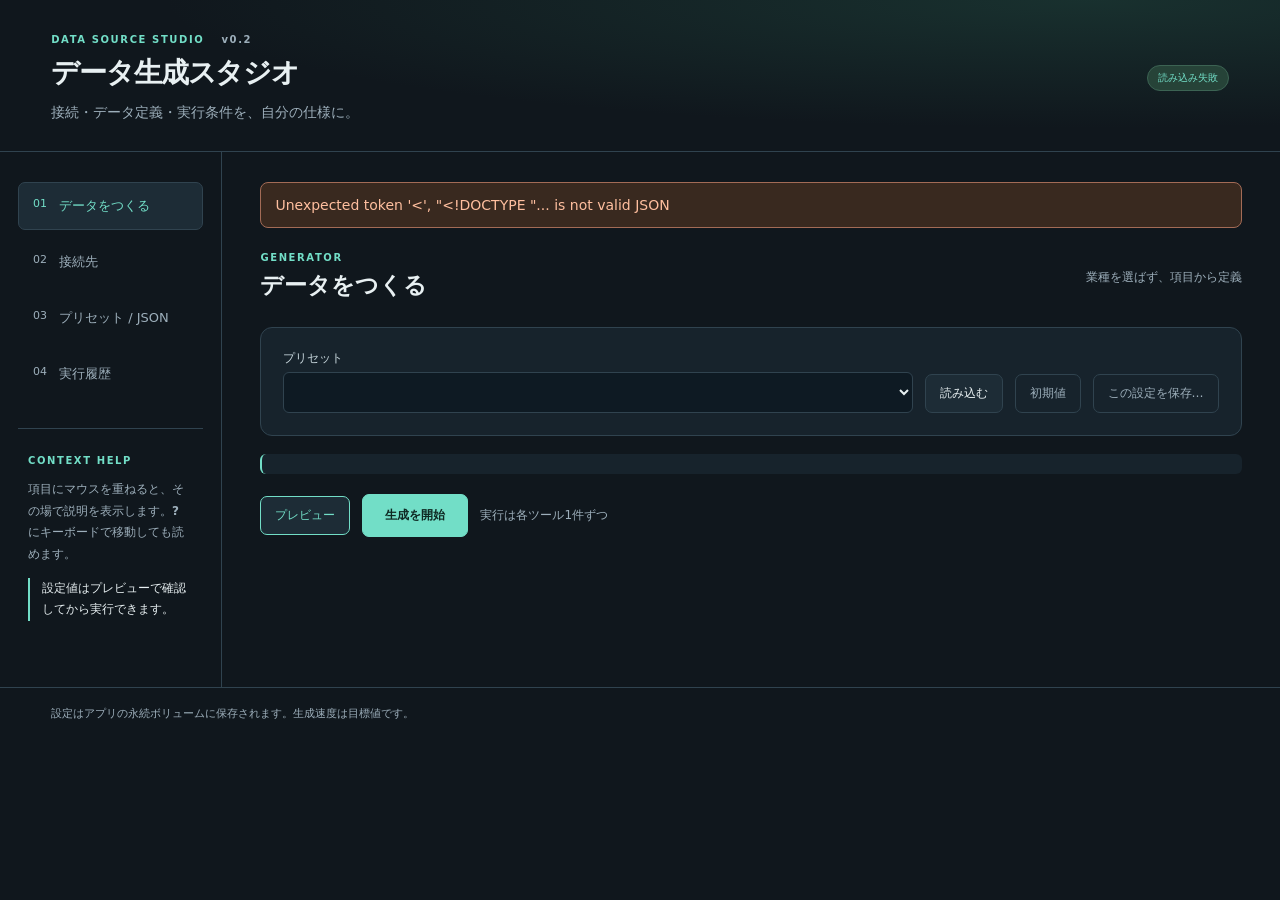
==== static/index.html @ 3699185a "fix: SQL操作の接続先と変更範囲を実行前に確認" ====
<!doctype html>
<html lang="ja">
  <!-- 読解: 文字コード・表示幅・共通CSSと遅延実行JSを宣言する。本文の設定値や認証情報はここへ埋め込まない。 --><head>
    <meta charset="utf-8" />
    <meta name="viewport" content="width=device-width,initial-scale=1" />
    <title>Data Source Studio</title>
    <link rel="stylesheet" href="/static/style.css" />
    <script src="/static/app.js" defer></script>
  </head>
  <body>
    <!-- 読解: ツール名と接続表示の領域。health表示はブラウザーが取得した状態で更新する。 --><header>
      <div>
        <span class="eyebrow"
          >DATA SOURCE STUDIO <span class="version">v0.2</span></span
        >
        <h1 id="title">データ生成スタジオ</h1>
        <p id="subtitle">接続・データ定義・実行条件を、自分の仕様に。</p>
      </div>
      <span id="health" class="badge">接続中</span>
    </header>
    <div class="layout">
      <!-- 読解: data-tabと画面IDの対応で切り替えるナビと説明欄。実処理の開始とは分離する。 --><aside>
        <nav aria-label="メインメニュー">
          <button class="nav active" data-tab="generate">
            01 <span>データをつくる</span></button
          ><button class="nav" data-tab="connections">
            02 <span>接続先</span></button
          ><button class="nav" data-tab="presets">
            03 <span>プリセット / JSON</span></button
          ><button class="nav" data-tab="history">
            04 <span>実行履歴</span>
          </button>
        </nav>
        <div class="aside-note">
          <span class="eyebrow">CONTEXT HELP</span>
          <p>
            項目にマウスを重ねると、その場で説明を表示します。<b>?</b>
            にキーボードで移動しても読めます。
          </p>
          <p id="contextHelp">設定値はプレビューで確認してから実行できます。</p>
        </div>
      </aside>
      <main>
        <!-- 読解: 非同期操作の成功・失敗通知を支援技術にも伝える。初期状態では空にしておく。 --><div id="notice" role="status" aria-live="polite"></div>
        <!-- 読解: プリセット読込み・動的生成条件・プレビュー・実行受付をまとめる。プレビューと投入を別ボタンにする。 --><section id="generate" class="tab active">
          <div class="section-head">
            <div>
              <span class="eyebrow">GENERATOR</span>
              <h2>データをつくる</h2>
            </div>
            <span class="muted">業種を選ばず、項目から定義</span>
          </div>
          <div class="toolbar card">
            <label
              class="compact hint"
              data-help="保存済みプリセットを読み込みます。画面の編集中の設定は置き換わります。"
              >プリセット<select id="presetSelect"></select></label
            ><button id="loadPreset">読み込む</button
            ><button id="resetRun" class="ghost">初期値</button
            ><button id="toPreset" class="ghost">この設定を保存…</button>
          </div>
          <p id="presetDetails" class="note" aria-live="polite"></p>
          <!-- 読解: スキーマからJavaScriptが生成欄を構築する空の受け皿。既定のブラウザー送信ではなく操作関数で検証する。 --><form id="runForm" novalidate><div id="runEditor"></div></form>
          <div class="actionbar">
            <button
              id="preview"
              class="secondary"
              data-help="正常位置と異常位置から最大12件を生成します。接続先への通信・書き込み・送信はありません。"
            >
              プレビュー</button
            ><button
              id="start"
              class="primary"
              data-help="現在の設定と接続プロファイルの版を固定して実行します。"
            >
              生成を開始</button
            ><span class="muted">実行は各ツール1件ずつ</span>
          </div>
          <!-- 読解: SQLツールだけで表示する表検査・DDL表示・表準備。表示だけの操作とDDL実行を区別する。 --><div id="sqlActions" class="toolbar card" hidden>
            <button id="inspectTable">接続先の列を確認</button
            ><button id="showDdl">作成DDLを表示</button
            ><button
              id="prepareTable"
              data-help="保存済みの接続先と対象を確認してから、テーブルが存在しない場合だけ作成します。既存テーブルの変更・削除は行いません。CREATE TABLE権限が必要です。"
            >
              未作成のテーブルを作成
            </button>
          </div>
          <!-- 読解: 代表サンプルとJSONを表示する領域。ここでの表示成功は全件・下流到達の保証ではない。 --><div id="previewPanel" class="card" hidden>
            <h3>プレビュー <span class="badge">書き込みなし</span></h3>
            <p id="previewNote"></p>
            <div id="previewTable" class="table-scroll"></div>
            <details>
              <summary>出力JSON / 処理結果</summary>
              <pre id="previewJson"></pre>
            </details>
          </div>
          <!-- 読解: 非同期ジョブの保存済み状態を表示する。受付と完了を区別するため独立した領域にする。 --><div id="currentJob" class="card" hidden></div>
        </section>
        <!-- 読解: 保存された接続先の一覧と編集。疎通試験は保存済みIDを使い、秘密値の再表示は行わない。 --><section id="connections" class="tab">
          <div class="section-head">
            <div>
              <span class="eyebrow">DESTINATIONS</span>
              <h2>接続プロファイル</h2>
            </div>
            <button id="newConnection">＋ 新しい接続先</button>
          </div>
          <p class="intro">
            接続先ごとに認証・通信条件を保存。実行プリセットとは分けて管理します。
          </p>
          <div id="connectionList" class="profile-list"></div>
          <div class="card">
            <div class="section-head">
              <h3 id="connectionTitle">接続先の編集</h3>
              <span class="badge">認証情報は暗号化保存</span>
            </div>
            <!-- 読解: 接続方式別スキーマから編集欄を作る受け皿。認証値はサーバーへ送る入力でありHTMLへ初期埋込みしない。 --><form id="connectionForm" novalidate></form>
            <div class="actionbar">
              <button id="saveConnection" class="primary">接続先を保存</button
              ><button id="testConnection">保存済みの接続をテスト</button
              ><button id="exportConnection" class="ghost">
                認証情報なしで書き出す
              </button>
            </div>
            <p id="secretState" class="muted"></p>
          </div>
          <details class="card">
            <summary>証明書・鍵・接続設定ファイルを配置</summary>
            <p class="muted">
              ファイルはアプリのconnection-files領域へ権限600で保存します。内容は読み戻せません。同じ名前は更新します。秘密鍵を含む場合はこの永続ボリュームも保護してください。Walletは
              oracle/tnsnames.ora、oracle/ewallet.pem
              のように個別に配置できます。
            </p>
            <div class="grid">
              <label
                class="hint"
                data-help="証明書PEM、known_hosts、Wallet、pg_service.conf、odbc.ini、Kerberos設定・チケットなどを選択します。1ファイル1MiBまで。"
                >接続用ファイル <span class="help" tabindex="0">?</span
                ><input id="connectionFile" type="file" /></label
              ><label
                class="hint"
                data-help="connection-filesからの相対パス。例: ca.pem、oracle/tnsnames.ora、known_hosts。空欄は元のファイル名を使用します。"
                >配置名 <span class="help" tabindex="0">?</span
                ><input id="connectionFileName" placeholder="例: ca.pem"
              /></label>
            </div>
            <div class="actionbar">
              <button id="uploadConnectionFile">ファイルを配置</button
              ><span id="connectionFileResult" class="muted"></span>
            </div>
          </details>
          <!-- 読解: 選択した方式の注意事項を表示するだけの領域。接続許可や検証成功の代わりにはしない。 --><div class="card note" id="destinationAdvice"></div>
        </section>
        <!-- 読解: 宣言JSONの編集・取込み・保存・書出しを分離する。画面へ適用しただけでは実行しない。 --><section id="presets" class="tab">
          <div class="section-head">
            <div>
              <span class="eyebrow">REUSABLE CONFIGURATION</span>
              <h2>プリセットをつくる</h2>
            </div>
            <button id="refreshJson" class="ghost">
              画面の設定をJSONに反映
            </button>
          </div>
          <div class="card">
            <div class="grid">
              <label
                class="hint"
                data-help="保存するプリセットのID。英数字・ハイフン・下線、64文字以内。同じIDで保存すると更新します。"
                >プリセットID <span class="help" tabindex="0">?</span
                ><input
                  id="presetId"
                  value="my-preset"
                  pattern="[A-Za-z0-9_-]{1,64}" /></label
              ><label
                class="hint"
                data-help="このJSONを別のアプリへ移す場合は、接続IDに対応する接続プロファイルを移動先でも設定してください。認証情報は含まれません。"
                >JSONファイルから読み込む
                <span class="help" tabindex="0">?</span
                ><input
                  id="importPreset"
                  type="file"
                  accept="application/json,.json"
              /></label>
            </div>
            <label
              class="hint"
              data-help="実行条件・任意パラメーター・データ項目・出力条件を丸ごと編集できます。「JSONを画面に適用」で検証してフォームへ反映します。保存前にこの内容を検証します。"
              >プリセットJSON <span class="help" tabindex="0">?</span
              ><textarea
                id="presetJson"
                class="code"
                spellcheck="false"
                rows="24"
              ></textarea>
            </label>
            <div class="actionbar">
              <button id="applyJson">JSONを画面に適用</button
              ><button id="savePreset" class="primary">
                JSONをプリセットとして保存</button
              ><button id="exportPreset">JSONを書き出す</button>
            </div>
            <p class="muted">
              接続先のIDを参照します。パスワードやトークンは接続先画面で設定してください。
            </p>
          </div>
        </section>
        <!-- 読解: 実行履歴と、stream専用の未配送再送を表示する。履歴の読出しと再送の副作用を別操作にする。 --><section id="history" class="tab">
          <div class="section-head">
            <div>
              <span class="eyebrow">RUN HISTORY</span>
              <h2>実行履歴</h2>
            </div>
            <button id="refreshHistory">更新</button>
          </div>
          <!-- 読解: streamツールでだけ表示する配送待ちの集計と再送条件。再送件数には上限を設定する。 --><div id="outboxPanel" class="card" hidden>
            <h3>永続 outbox</h3>
            <pre id="outboxSummary"></pre>
            <div class="toolbar">
              <label>接続先<select id="retryConnection"></select></label
              ><label
                class="hint"
                data-help="この接続先の未配送データだけを再送します。上限1〜1000000件。初回送信時の本文形式とrecord_keyを維持します。"
                >再送上限件数<input
                  id="retryLimit"
                  type="number"
                  value="1000"
                  min="1"
                  max="1000000" /></label
              ><button id="retryOutbox">未配送分を再送</button>
            </div>
            <p class="muted">
              応答が失われた際は重複し得ます。受信側でrecord_keyによる重複排除を行ってください。
            </p>
          </div>
          <div id="historyList"></div>
        </section>
      </main>
    </div>
    <!-- 読解: 共通の文脈ヘルプを表示する浮動領域。非表示時は本文の操作を妨げない。 --><div id="tooltip" role="tooltip" hidden></div>
    <!-- 読解: 接続と生成を利用者が管理する前提を示す固定の案内。実行結果の証明ではない。 --><footer>
      設定はアプリの永続ボリュームに保存されます。生成速度は目標値です。
    </footer>
  </body>
</html>
---- static/style.css ----
/* 読解: 色・文字・寸法の共通基準。変数を介して各画面の見た目を揃える。 */:root {
  color-scheme: dark;
  --bg: #10171d;
  --panel: #17232c;
  --panel2: #1d2c36;
  --line: #30434f;
  --ink: #e8f0f2;
  --muted: #9dafbb;
  --accent: #72dec7;
  --warn: #f7c783;
  font-family: Inter, "Noto Sans JP", system-ui, sans-serif;
  font-size: 14px;
}
/* 読解: 幅と余白の計算をborder-boxへ統一し、入力欄のはみ出しを抑える。 */* {
  box-sizing: border-box;
}
body {
  margin: 0;
  background: var(--bg);
  color: var(--ink);
}
/* 読解: ヘッダーの情報階層と見出し。状態表示はDOM側で変更する。 */header {
  padding: 30px 4vw 26px;
  border-bottom: 1px solid var(--line);
  display: flex;
  justify-content: space-between;
  align-items: center;
  background: radial-gradient(ellipse at 85% 0, #20473e88, transparent 60%);
}
h1 {
  font-size: 28px;
  letter-spacing: -0.04em;
  margin: 8px 0;
}
h2 {
  font-size: 23px;
  margin: 6px 0;
}
h3 {
  font-size: 17px;
  margin: 0 0 14px;
}
p {
  line-height: 1.8;
}
.eyebrow {
  font-size: 10px;
  letter-spacing: 0.16em;
  color: var(--accent);
  font-weight: 700;
}
.version {
  margin-left: 12px;
  color: var(--muted);
}
header p {
  margin: 0;
  color: var(--muted);
}
/* 読解: ナビと本文の全体配置。狭い画面の変更は末尾のmedia条件で上書きする。 */.layout {
  display: grid;
  grid-template-columns: 222px minmax(0, 1fr);
  max-width: 1500px;
  margin: auto;
}
aside {
  padding: 30px 18px;
  border-right: 1px solid var(--line);
}
/* 読解: タブナビの配置と選択状態。activeはJavaScriptから付け替える。 */nav {
  display: grid;
  gap: 8px;
}
.nav {
  display: flex;
  gap: 12px;
  padding: 14px;
  text-align: left;
  border: 1px solid transparent;
  background: none;
  color: var(--muted);
  font-size: 11px;
}
.nav span {
  font-size: 13px;
}
.nav.active {
  background: var(--panel2);
  border-color: var(--line);
  color: var(--accent);
}
.aside-note {
  border-top: 1px solid var(--line);
  margin-top: 30px;
  padding: 24px 10px;
  color: var(--muted);
  font-size: 12px;
}
#contextHelp {
  color: var(--ink);
  border-left: 2px solid var(--accent);
  padding-left: 12px;
  overflow-wrap: anywhere;
}
main {
  padding: 30px clamp(16px, 3vw, 42px);
  min-width: 0;
}
/* 読解: セクション見出し・カード・入力グリッドの共通レイアウト。 */.section-head {
  display: flex;
  justify-content: space-between;
  align-items: center;
  gap: 16px;
  margin-bottom: 20px;
}
.card {
  padding: 22px;
  background: var(--panel);
  border: 1px solid var(--line);
  border-radius: 12px;
  margin-bottom: 18px;
}
.grid {
  display: grid;
  grid-template-columns: repeat(auto-fit, minmax(min(230px, 100%), 1fr));
  gap: 18px;
}
.control {
  min-width: 0;
}
label,
.field-label {
  display: block;
  font-size: 12px;
  font-weight: 500;
  color: #c7d6dc;
}
/* 読解: 入力部品の基礎表示。型ごとの例外とfocus・invalid表示を後続で補う。 */input,
select,
textarea {
  width: 100%;
  border: 1px solid var(--line);
  border-radius: 6px;
  background: #0e1a23;
  color: var(--ink);
  padding: 11px;
  margin-top: 8px;
  font: inherit;
  font-size: 13px;
  min-width: 0;
}
input[type="checkbox"] {
  width: 18px;
  height: 18px;
  margin: 0 8px 0 0;
  accent-color: var(--accent);
  vertical-align: middle;
}
input[type="file"] {
  padding: 8px;
}
textarea {
  resize: vertical;
  line-height: 1.6;
  font-family: ui-monospace, SFMono-Regular, monospace;
}
/* 読解: キーボード操作時の焦点と不正入力を視覚化し、通常状態と区別する。 */input:focus,
select:focus,
textarea:focus,
button:focus-visible,
.help:focus {
  outline: 2px solid var(--accent);
  outline-offset: 2px;
}
input:invalid,
textarea:invalid {
  border-color: #da826c;
}
/* 読解: 操作ボタンの基本形とhover・disabled状態。実際の多重実行抑止はJavaScript側が担う。 */button {
  cursor: pointer;
  background: var(--panel2);
  border: 1px solid var(--line);
  border-radius: 7px;
  color: var(--ink);
  padding: 10px 14px;
  font: inherit;
  font-size: 12px;
  white-space: normal;
}
button:hover {
  border-color: var(--accent);
  color: var(--accent);
}
button:disabled {
  opacity: 0.45;
  cursor: wait;
}
/* 読解: 主操作・補助操作・危険操作の強調差を定義する。見た目だけで権限を変えない。 */.primary {
  background: var(--accent);
  color: #0f2923;
  font-weight: 700;
  border-color: var(--accent);
  padding: 12px 22px;
}
.primary:hover {
  background: #a6f4e3;
  color: #0f2923;
}
.secondary {
  border-color: var(--accent);
  color: var(--accent);
}
.ghost {
  background: transparent;
  color: var(--muted);
}
.danger {
  color: #ffa58e;
}
/* 読解: 操作列の折返しとコンパクト入力の幅をまとめ、画面幅に追従させる。 */.toolbar,
.actionbar {
  display: flex;
  align-items: end;
  gap: 12px;
  flex-wrap: wrap;
}
.actionbar {
  margin: 20px 0;
  align-items: center;
}
.toolbar .compact {
  min-width: 220px;
  flex: 1;
}
.toolbar select {
  margin-top: 5px;
}
.toolbar label {
  flex: 1;
  min-width: 150px;
}
.muted {
  color: var(--muted);
  font-size: 12px;
  line-height: 1.7;
}
.intro {
  color: var(--muted);
  margin-top: -8px;
}
.badge {
  display: inline-block;
  background: #264338;
  color: var(--accent);
  border: 1px solid #3c6353;
  border-radius: 24px;
  font-size: 10px;
  padding: 5px 10px;
  white-space: nowrap;
}
/* 読解: 選択されたタブだけを表示する。非表示はデータ消去や処理停止を意味しない。 */.tab {
  display: none;
}
.tab.active {
  display: block;
}
/* 読解: ヘルプの操作点と浮動説明を表示する。マウス以外の焦点操作も併用する。 */.help {
  display: inline-flex;
  align-items: center;
  justify-content: center;
  border: 1px solid #5c7482;
  color: var(--muted);
  width: 16px;
  height: 16px;
  border-radius: 50%;
  font-size: 10px;
  margin-left: 6px;
  cursor: help;
}
.hint {
  position: relative;
}
.hint:hover > .field-label,
.hint:hover > label {
  color: var(--accent);
}
#tooltip {
  position: fixed;
  z-index: 1000;
  background: #e0f2ec;
  color: #17362d;
  border: 1px solid var(--accent);
  padding: 15px 17px;
  border-radius: 9px;
  box-shadow: 0 8px 40px #0008;
  max-width: min(390px, calc(100vw - 24px));
  font-size: 12px;
  line-height: 1.8;
  white-space: pre-wrap;
  overflow-wrap: anywhere;
  pointer-events: none;
}
/* 読解: 折畳み説明と項目編集カードの見出し・操作列を整える。 */details > summary {
  cursor: pointer;
  color: #d6e5e9;
  font-weight: 600;
  font-size: 13px;
  line-height: 1.8;
}
details[open] > summary {
  margin-bottom: 20px;
}
.subsection {
  grid-column: 1/-1;
  border-top: 1px solid var(--line);
  padding-top: 18px;
}
.field-card {
  border: 1px solid var(--line);
  border-radius: 8px;
  padding: 16px;
  margin-bottom: 12px;
  background: #121e27;
}
.field-head {
  display: grid;
  grid-template-columns: 1.2fr 1fr 1.25fr auto;
  gap: 12px;
  align-items: end;
  margin-bottom: 14px;
}
.field-actions {
  display: flex;
  gap: 5px;
  padding-bottom: 2px;
}
.field-actions button {
  padding: 9px;
}
.field-list {
  margin-top: 18px;
}
.json-hint {
  font-size: 10px;
  color: var(--muted);
  margin-top: 5px;
}
.checklabel {
  display: flex;
  align-items: center;
  margin: 12px 0;
  font-size: 12px;
}
/* 読解: 接続プロファイル一覧と選択表示。選択クラスはクライアント状態から反映する。 */.profile-list {
  display: grid;
  grid-template-columns: repeat(auto-fill, minmax(220px, 1fr));
  gap: 12px;
  margin-bottom: 20px;
}
.profile {
  padding: 15px;
  display: flex;
  flex-direction: column;
  gap: 10px;
  text-align: left;
}
.profile.active {
  border-color: var(--accent);
  background: #203930;
}
/* 読解: JSONなど整形済み出力の空白を保ち、横長の内容をスクロール可能にする。 */pre {
  font-size: 12px;
  line-height: 1.7;
  white-space: pre-wrap;
  overflow-wrap: anywhere;
  max-height: 500px;
  overflow: auto;
  background: #0c161e;
  border-radius: 6px;
  padding: 16px;
}
.code {
  font-size: 12px;
  tab-size: 2;
}
/* 読解: プレビュー表の横幅を制限せず、外側でスクロールを受け持つ。 */.table-scroll {
  overflow: auto;
  max-height: 350px;
}
table {
  border-collapse: collapse;
  width: 100%;
  font-size: 12px;
}
th,
td {
  text-align: left;
  padding: 10px;
  border-bottom: 1px solid var(--line);
  white-space: nowrap;
  max-width: 360px;
  overflow: hidden;
  text-overflow: ellipsis;
}
th {
  color: var(--accent);
  font-size: 11px;
}
/* 読解: 通知に内容がある場合だけ枠を表示し、error状態では失敗色へ切り替える。 */#notice:not(:empty) {
  border: 1px solid #527167;
  background: #1c352c;
  color: #b5f6dc;
  border-radius: 8px;
  padding: 14px;
  margin-bottom: 20px;
  white-space: pre-wrap;
  overflow-wrap: anywhere;
}
#notice.error {
  border-color: #a36b56;
  background: #39291f;
  color: #ffbf9f;
}
/* 読解: 進捗バーと統計表示。表示用割合は実行結果の意味と区別する。 */.job-progress {
  height: 6px;
  background: #0b171d;
  border-radius: 6px;
  overflow: hidden;
  margin: 14px 0;
}
.job-progress > div {
  height: 100%;
  background: var(--accent);
}
.stats {
  display: flex;
  gap: 30px;
  flex-wrap: wrap;
}
.stats b {
  display: block;
  font-size: 24px;
  color: var(--accent);
  margin-top: 5px;
}
.note {
  color: var(--muted);
  font-size: 12px;
  line-height: 1.8;
}
/* 読解: 固定案内と認証情報状態の文字表現を整える。 */footer {
  border-top: 1px solid var(--line);
  padding: 18px 4vw;
  color: var(--muted);
  font-size: 11px;
}
#secretState {
  overflow-wrap: anywhere;
}
[hidden] {
  display: none !important;
}
/* 読解: 十分な横幅では編集項目を多列化する。基礎ルールの宣言を変更せず条件付きで上書きする。 */@media (min-width: 1100px) {
  .grid {
    grid-template-columns: repeat(3, minmax(0, 1fr));
  }
}
/* 読解: 狭い画面ではナビ・操作列・フォームを縦寄せにし、横溢れを抑える。 */@media (max-width: 760px) {
  header {
    padding: 20px;
  }
  h1 {
    font-size: 23px;
  }
  .layout {
    display: block;
  }
  aside {
    padding: 12px 16px;
    border-right: 0;
    border-bottom: 1px solid var(--line);
  }
  nav {
    display: flex;
    overflow-x: auto;
  }
  .nav {
    padding: 10px;
    flex-shrink: 0;
  }
  .nav span {
    font-size: 11px;
  }
  .aside-note {
    display: none;
  }
  main {
    padding: 22px 16px;
  }
  .section-head {
    align-items: start;
  }
  .section-head > .muted {
    display: none;
  }
  .card {
    padding: 16px;
  }
  .field-head {
    grid-template-columns: 1fr 1fr;
  }
  .field-head > .control:first-child {
    grid-column: 1/-1;
  }
  .field-actions {
    grid-column: 1/-1;
  }
  .toolbar {
    align-items: center;
  }
  .toolbar .compact {
    min-width: 150px;
  }
  .actionbar .muted {
    width: 100%;
  }
}

/* 読解: プリセット説明の改行を保ち、空欄や長文でもカード内で読めるようにする。 */#presetDetails {
  white-space: pre-wrap;
  border-left: 2px solid var(--accent);
  padding: 10px 18px;
  line-height: 1.9;
  background: var(--panel);
  border-radius: 6px;
}
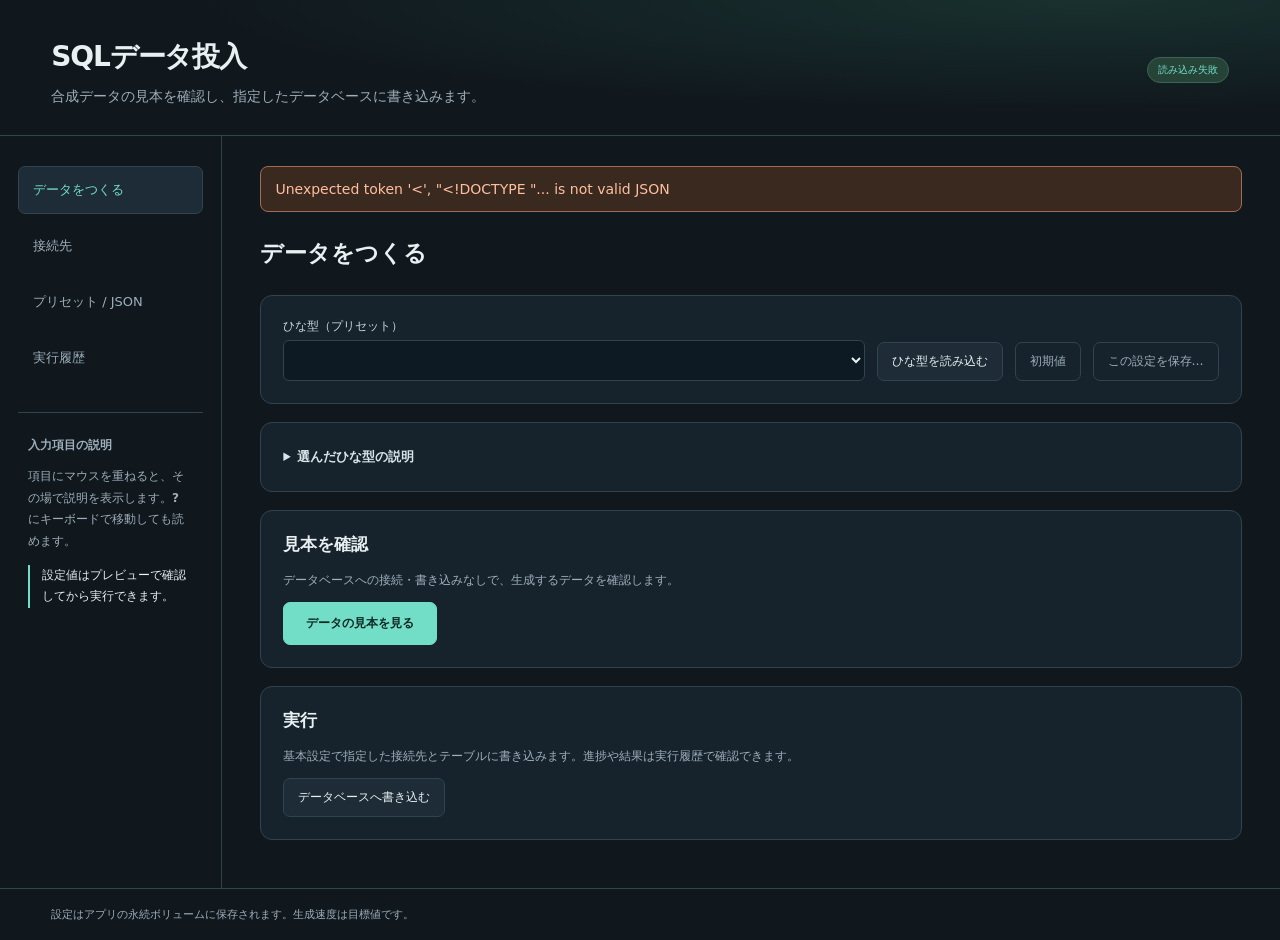
==== commit 0cdb9a34: "基本設定と詳細設定で操作画面を整理" ====
--- a/static/index.html
+++ b/static/index.html
@@ -10,11 +10,8 @@
   <body>
     <!-- 読解: ツール名と接続表示の領域。health表示はブラウザーが取得した状態で更新する。 --><header>
       <div>
-        <span class="eyebrow"
-          >DATA SOURCE STUDIO <span class="version">v0.2</span></span
-        >
-        <h1 id="title">データ生成スタジオ</h1>
-        <p id="subtitle">接続・データ定義・実行条件を、自分の仕様に。</p>
+        <h1 id="title">SQLデータ投入</h1>
+        <p id="subtitle">合成データの見本を確認し、指定したデータベースに書き込みます。</p>
       </div>
       <span id="health" class="badge">接続中</span>
     </header>
@@ -22,17 +19,17 @@
       <!-- 読解: data-tabと画面IDの対応で切り替えるナビと説明欄。実処理の開始とは分離する。 --><aside>
         <nav aria-label="メインメニュー">
           <button class="nav active" data-tab="generate">
-            01 <span>データをつくる</span></button
+            <span>データをつくる</span></button
           ><button class="nav" data-tab="connections">
-            02 <span>接続先</span></button
+            <span>接続先</span></button
           ><button class="nav" data-tab="presets">
-            03 <span>プリセット / JSON</span></button
+            <span>プリセット / JSON</span></button
           ><button class="nav" data-tab="history">
-            04 <span>実行履歴</span>
+            <span>実行履歴</span>
           </button>
         </nav>
         <div class="aside-note">
-          <span class="eyebrow">CONTEXT HELP</span>
+          <strong>入力項目の説明</strong>
           <p>
             項目にマウスを重ねると、その場で説明を表示します。<b>?</b>
             にキーボードで移動しても読めます。
@@ -45,57 +42,57 @@
         <!-- 読解: プリセット読込み・動的生成条件・プレビュー・実行受付をまとめる。プレビューと投入を別ボタンにする。 --><section id="generate" class="tab active">
           <div class="section-head">
             <div>
-              <span class="eyebrow">GENERATOR</span>
               <h2>データをつくる</h2>
             </div>
-            <span class="muted">業種を選ばず、項目から定義</span>
           </div>
           <div class="toolbar card">
             <label
               class="compact hint"
               data-help="保存済みプリセットを読み込みます。画面の編集中の設定は置き換わります。"
-              >プリセット<select id="presetSelect"></select></label
-            ><button id="loadPreset">読み込む</button
+              >ひな型（プリセット）<select id="presetSelect"></select></label
+            ><button id="loadPreset">ひな型を読み込む</button
             ><button id="resetRun" class="ghost">初期値</button
             ><button id="toPreset" class="ghost">この設定を保存…</button>
           </div>
-          <p id="presetDetails" class="note" aria-live="polite"></p>
+          <details class="card">
+            <summary>選んだひな型の説明</summary>
+            <p id="presetDetails" class="note" aria-live="polite"></p>
+          </details>
           <!-- 読解: スキーマからJavaScriptが生成欄を構築する空の受け皿。既定のブラウザー送信ではなく操作関数で検証する。 --><form id="runForm" novalidate><div id="runEditor"></div></form>
-          <div class="actionbar">
-            <button
-              id="preview"
-              class="secondary"
-              data-help="正常位置と異常位置から最大12件を生成します。接続先への通信・書き込み・送信はありません。"
-            >
-              プレビュー</button
-            ><button
-              id="start"
-              class="primary"
-              data-help="現在の設定と接続プロファイルの版を固定して実行します。"
-            >
-              生成を開始</button
-            ><span class="muted">実行は各ツール1件ずつ</span>
-          </div>
-          <!-- 読解: SQLツールだけで表示する表検査・DDL表示・表準備。表示だけの操作とDDL実行を区別する。 --><div id="sqlActions" class="toolbar card" hidden>
-            <button id="inspectTable">接続先の列を確認</button
-            ><button id="showDdl">作成DDLを表示</button
-            ><button
-              id="prepareTable"
-              data-help="保存済みの接続先と対象を確認してから、テーブルが存在しない場合だけ作成します。既存テーブルの変更・削除は行いません。CREATE TABLE権限が必要です。"
-            >
-              未作成のテーブルを作成
-            </button>
-          </div>
+          <section class="card" aria-labelledby="sqlPreviewTitle">
+            <h3 id="sqlPreviewTitle">見本を確認</h3>
+            <p class="muted">データベースへの接続・書き込みなしで、生成するデータを確認します。</p>
+            <button id="preview" class="primary" type="button">データの見本を見る</button>
+          </section>
           <!-- 読解: 代表サンプルとJSONを表示する領域。ここでの表示成功は全件・下流到達の保証ではない。 --><div id="previewPanel" class="card" hidden>
             <h3>プレビュー <span class="badge">書き込みなし</span></h3>
             <p id="previewNote"></p>
-            <div id="previewTable" class="table-scroll"></div>
+            <div id="previewTable" class="table-scroll" tabindex="0" role="region" aria-label="生成データの見本"></div>
             <details>
               <summary>出力JSON / 処理結果</summary>
               <pre id="previewJson"></pre>
             </details>
           </div>
           <!-- 読解: 非同期ジョブの保存済み状態を表示する。受付と完了を区別するため独立した領域にする。 --><div id="currentJob" class="card" hidden></div>
+          <!-- 読解: SQLツールだけで表示する表検査・DDL表示・表準備。表示だけの操作とDDL実行を区別する。 --><section id="sqlActions" class="card" hidden>
+            <h3>テーブルを確認・準備</h3>
+            <p class="muted">既存テーブルは列を確認し、未作成の場合は確認画面から新しく作成できます。</p>
+            <div class="actionbar">
+              <button id="inspectTable">接続先の列を確認</button>
+              <button id="showDdl">作成DDLを表示</button>
+              <button
+              id="prepareTable"
+              data-help="保存済みの接続先と対象を確認してから、テーブルが存在しない場合だけ作成します。既存テーブルの変更・削除は行いません。CREATE TABLE権限が必要です。"
+              >
+                未作成のテーブルを作成
+              </button>
+            </div>
+          </section>
+          <section class="card" aria-labelledby="sqlRunTitle">
+            <h3 id="sqlRunTitle">実行</h3>
+            <p class="muted">基本設定で指定した接続先とテーブルに書き込みます。進捗や結果は実行履歴で確認できます。</p>
+            <button id="start" type="button">データベースへ書き込む</button>
+          </section>
         </section>
         <!-- 読解: 保存された接続先の一覧と編集。疎通試験は保存済みIDを使い、秘密値の再表示は行わない。 --><section id="connections" class="tab">
           <div class="section-head">
--- a/static/style.css
+++ b/static/style.css
@@ -534,3 +534,24 @@
   background: var(--panel);
   border-radius: 6px;
 }
+
+.advanced-stack.grid {
+  display: block;
+}
+.advanced-stack > .card {
+  margin-bottom: 10px;
+}
+.advanced-stack > .card:last-child {
+  margin-bottom: 0;
+}
+
+@media (max-width: 520px) {
+  nav {
+    display: grid;
+    grid-template-columns: repeat(2, minmax(0, 1fr));
+  }
+  .nav {
+    min-width: 0;
+    white-space: normal;
+  }
+}
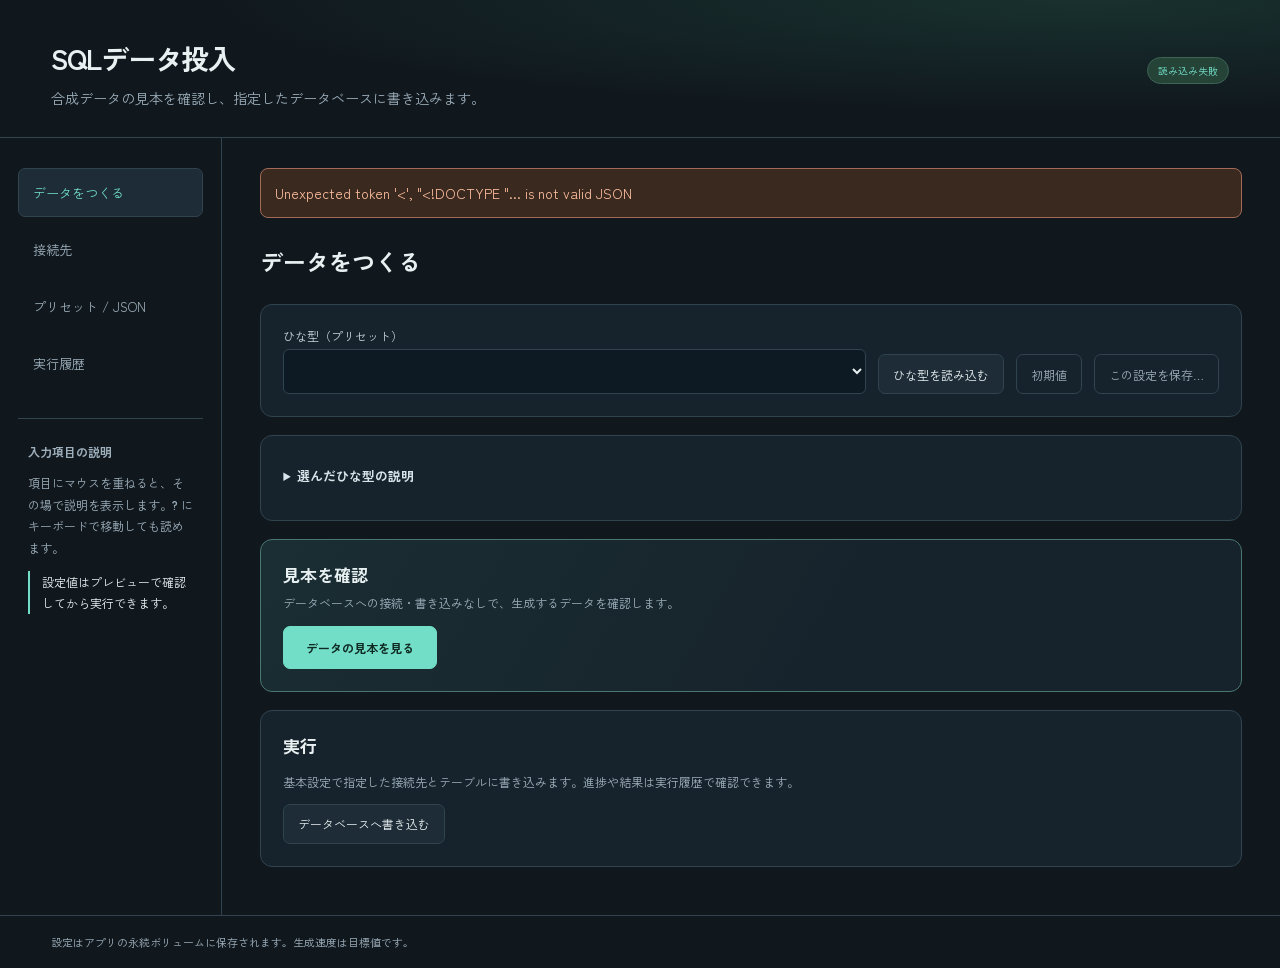
==== commit d0ab6852: "注釈付き操作ガイドと日本語の画面表示を整える" ====
--- a/static/index.html
+++ b/static/index.html
@@ -59,7 +59,7 @@
             <p id="presetDetails" class="note" aria-live="polite"></p>
           </details>
           <!-- 読解: スキーマからJavaScriptが生成欄を構築する空の受け皿。既定のブラウザー送信ではなく操作関数で検証する。 --><form id="runForm" novalidate><div id="runEditor"></div></form>
-          <section class="card" aria-labelledby="sqlPreviewTitle">
+          <section class="card preview-step" aria-labelledby="sqlPreviewTitle">
             <h3 id="sqlPreviewTitle">見本を確認</h3>
             <p class="muted">データベースへの接続・書き込みなしで、生成するデータを確認します。</p>
             <button id="preview" class="primary" type="button">データの見本を見る</button>
@@ -88,7 +88,7 @@
               </button>
             </div>
           </section>
-          <section class="card" aria-labelledby="sqlRunTitle">
+          <section class="card run-step" aria-labelledby="sqlRunTitle">
             <h3 id="sqlRunTitle">実行</h3>
             <p class="muted">基本設定で指定した接続先とテーブルに書き込みます。進捗や結果は実行履歴で確認できます。</p>
             <button id="start" type="button">データベースへ書き込む</button>
--- a/static/style.css
+++ b/static/style.css
@@ -1,3 +1,17 @@
+@font-face {
+  font-family: "Zen Kaku Gothic New";
+  src: url("/static/fonts/zen-kaku-gothic-new-regular.woff2") format("woff2");
+  font-style: normal;
+  font-weight: 400 500;
+  font-display: swap;
+}
+@font-face {
+  font-family: "Zen Kaku Gothic New";
+  src: url("/static/fonts/zen-kaku-gothic-new-bold.woff2") format("woff2");
+  font-style: normal;
+  font-weight: 600 800;
+  font-display: swap;
+}
 /* 読解: 色・文字・寸法の共通基準。変数を介して各画面の見た目を揃える。 */:root {
   color-scheme: dark;
   --bg: #10171d;
@@ -8,7 +22,7 @@
   --muted: #9dafbb;
   --accent: #72dec7;
   --warn: #f7c783;
-  font-family: Inter, "Noto Sans JP", system-ui, sans-serif;
+  font-family: "Zen Kaku Gothic New", "Hiragino Sans", "Yu Gothic", "Meiryo", system-ui, sans-serif;
   font-size: 14px;
 }
 /* 読解: 幅と余白の計算をborder-boxへ統一し、入力欄のはみ出しを抑える。 */* {
@@ -162,7 +176,7 @@
 textarea {
   resize: vertical;
   line-height: 1.6;
-  font-family: ui-monospace, SFMono-Regular, monospace;
+  font-family: ui-monospace, SFMono-Regular, Consolas, "Zen Kaku Gothic New", "Yu Gothic", monospace;
 }
 /* 読解: キーボード操作時の焦点と不正入力を視覚化し、通常状態と区別する。 */input:focus,
 select:focus,
@@ -555,3 +569,54 @@
     white-space: normal;
   }
 }
+
+header {
+  gap: 16px;
+}
+header > div {
+  min-width: 0;
+}
+header > .badge {
+  flex-shrink: 0;
+}
+.nav {
+  min-height: 44px;
+  font-size: 13px;
+  align-items: center;
+}
+#generate button,
+#generate summary {
+  min-height: 40px;
+}
+#generate summary {
+  padding-block: 8px;
+  line-height: 1.6;
+}
+#generate summary:focus-visible,
+#generate .table-scroll:focus-visible {
+  outline: 2px solid var(--accent);
+  outline-offset: 3px;
+}
+.preview-step {
+  border-color: #49766e;
+  background: linear-gradient(120deg, #1a2e33, var(--panel) 60%);
+}
+.preview-step h3 {
+  margin-bottom: 6px;
+}
+.preview-step .muted {
+  margin-top: 0;
+}
+.run-step .actionbar {
+  margin: 12px 0;
+}
+@media (max-width: 520px) {
+  header {
+    flex-direction: column;
+    align-items: flex-start;
+    gap: 10px;
+  }
+  #generate .toolbar > label {
+    flex-basis: 100%;
+  }
+}
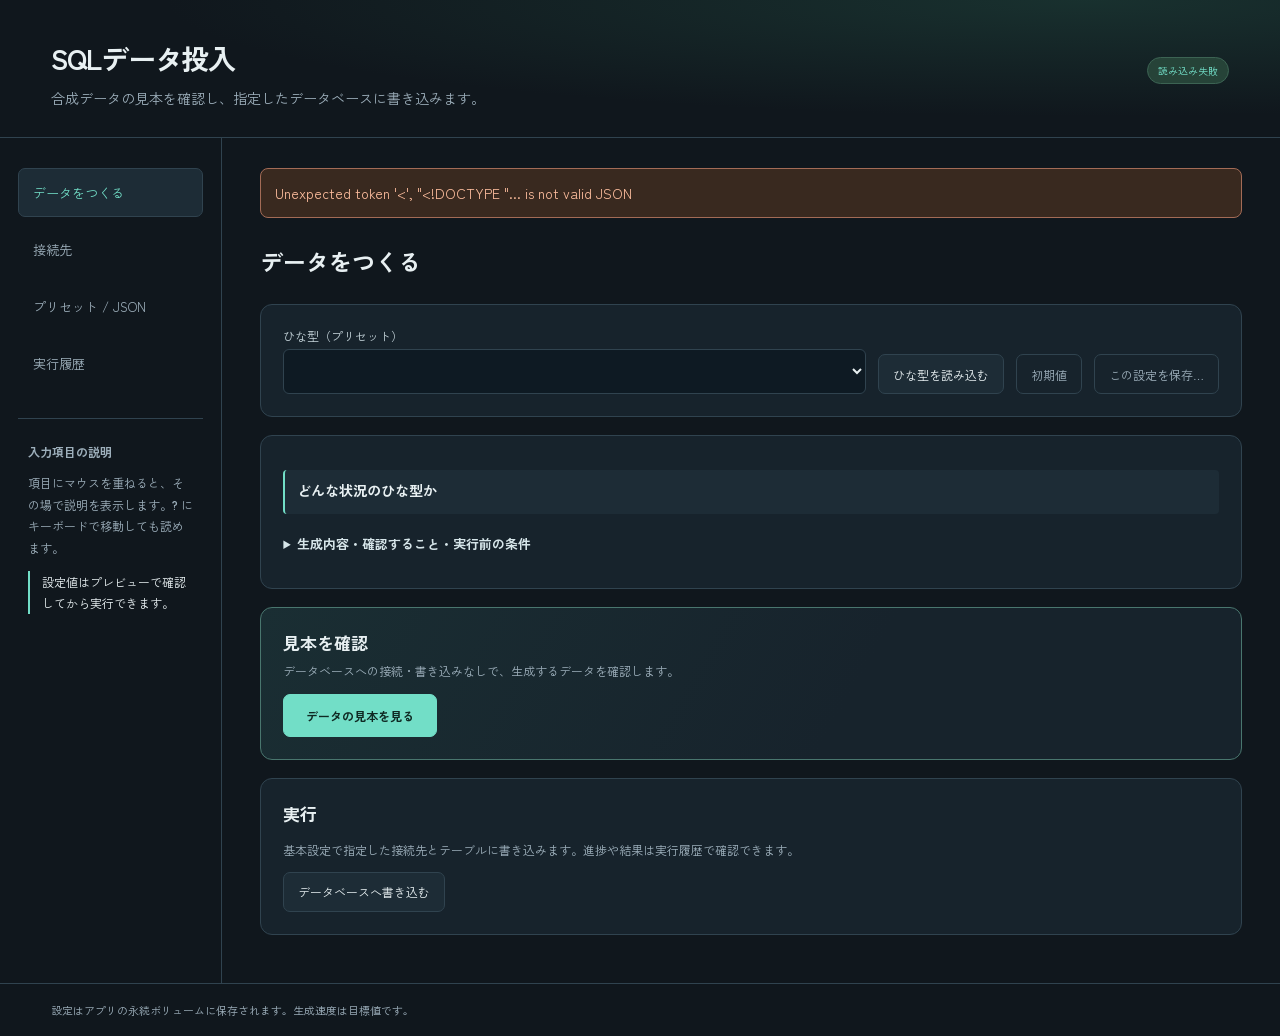
==== commit acd43cb7: "Explain presets and advanced settings with annotated screenshots" ====
--- a/static/index.html
+++ b/static/index.html
@@ -54,10 +54,16 @@
             ><button id="resetRun" class="ghost">初期値</button
             ><button id="toPreset" class="ghost">この設定を保存…</button>
           </div>
-          <details class="card">
-            <summary>選んだひな型の説明</summary>
-            <p id="presetDetails" class="note" aria-live="polite"></p>
-          </details>
+          <div class="card">
+            <div class="preset-scenario">
+              <strong>どんな状況のひな型か</strong>
+              <p id="presetScenario" aria-live="polite"></p>
+              </div>
+              <details id="presetDetailsPanel" class="preset-help">
+              <summary>生成内容・確認すること・実行前の条件</summary>
+              <p id="presetDetails" class="note"></p>
+              </details>
+          </div>
           <!-- 読解: スキーマからJavaScriptが生成欄を構築する空の受け皿。既定のブラウザー送信ではなく操作関数で検証する。 --><form id="runForm" novalidate><div id="runEditor"></div></form>
           <section class="card preview-step" aria-labelledby="sqlPreviewTitle">
             <h3 id="sqlPreviewTitle">見本を確認</h3>
@@ -159,16 +165,23 @@
             </button>
           </div>
           <div class="card">
+            <section id="presetMetadata" aria-label="ひな型を保存">
+              <h3>ひな型を保存</h3>
+              <p class="muted">新しく保存するときは、既存のひな型と異なるIDを使います。</p>
+              <div class="preset-metadata-fields">
+                <div class="control"><label for="presetId">プリセットID</label>
+                  <input id="presetId" maxlength="64" placeholder="my-preset" />
+                </div>
+                <div class="control"><label for="presetDisplayName">ひな型の表示名（任意）</label>
+                  <input id="presetDisplayName" maxlength="120" placeholder="今の名前を使う場合は空欄" />
+                </div>
+              </div>
+              <label for="presetPurpose">想定する状況（任意）</label>
+              <textarea id="presetPurpose" maxlength="1000" rows="2" placeholder="何を試すのか、結果のどこを見るのか"></textarea>
+              <button id="savePreset" class="primary" type="button">ひな型として保存</button>
+            </section>
             <div class="grid">
               <label
-                class="hint"
-                data-help="保存するプリセットのID。英数字・ハイフン・下線、64文字以内。同じIDで保存すると更新します。"
-                >プリセットID <span class="help" tabindex="0">?</span
-                ><input
-                  id="presetId"
-                  value="my-preset"
-                  pattern="[A-Za-z0-9_-]{1,64}" /></label
-              ><label
                 class="hint"
                 data-help="このJSONを別のアプリへ移す場合は、接続IDに対応する接続プロファイルを移動先でも設定してください。認証情報は含まれません。"
                 >JSONファイルから読み込む
@@ -191,10 +204,8 @@
               ></textarea>
             </label>
             <div class="actionbar">
-              <button id="applyJson">JSONを画面に適用</button
-              ><button id="savePreset" class="primary">
-                JSONをプリセットとして保存</button
-              ><button id="exportPreset">JSONを書き出す</button>
+              <button id="applyJson">JSONを画面に適用</button>
+              <button id="exportPreset">JSONを書き出す</button>
             </div>
             <p class="muted">
               接続先のIDを参照します。パスワードやトークンは接続先画面で設定してください。
--- a/static/style.css
+++ b/static/style.css
@@ -620,3 +620,30 @@
     flex-basis: 100%;
   }
 }
+
+.preset-scenario {
+  margin: 12px 0;
+  padding: 10px 12px;
+  border-left: 2px solid var(--accent);
+  border-radius: 4px;
+  background: var(--panel2);
+  overflow-wrap: anywhere;
+}
+.preset-scenario p {
+  margin: 4px 0 0;
+  white-space: pre-wrap;
+}
+
+#presetMetadata {
+  margin-bottom: 18px;
+}
+#presetMetadata > label,
+#presetMetadata > button {
+  margin-top: 12px;
+}
+
+.preset-metadata-fields {
+  display: grid;
+  grid-template-columns: repeat(auto-fit, minmax(min(250px, 100%), 1fr));
+  gap: 12px 18px;
+}
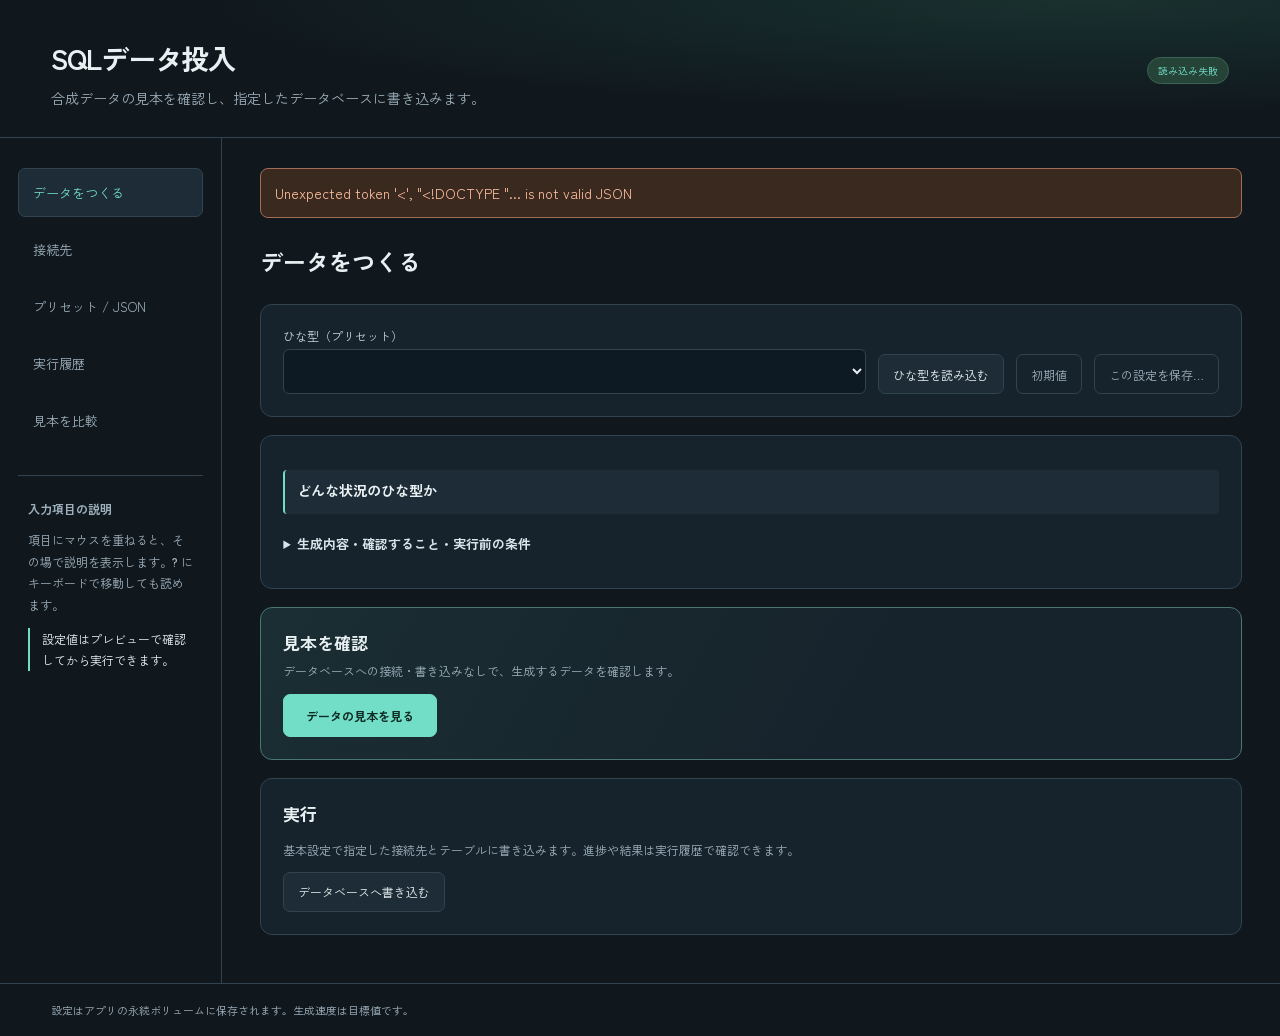
==== commit a8fee223: "Add searchable presets and side-by-side preview comparison" ====
--- a/static/index.html
+++ b/static/index.html
@@ -5,6 +5,7 @@
     <meta name="viewport" content="width=device-width,initial-scale=1" />
     <title>Data Source Studio</title>
     <link rel="stylesheet" href="/static/style.css" />
+    <script src="/static/comparison.js" defer></script>
     <script src="/static/app.js" defer></script>
   </head>
   <body>
@@ -27,6 +28,7 @@
           ><button class="nav" data-tab="history">
             <span>実行履歴</span>
           </button>
+          <button class="nav" type="button" data-tab="comparison">見本を比較</button>
         </nav>
         <div class="aside-note">
           <strong>入力項目の説明</strong>
@@ -242,6 +244,58 @@
           </div>
           <div id="historyList"></div>
         </section>
+        <section id="comparison" class="tab" aria-labelledby="comparisonTitle">
+          <h2 id="comparisonTitle">見本を比較</h2>
+          <p class="muted">SQLの操作種別、行数、主キー、バッチ件数、乱数シードを比べます。 ここではファイル出力、DBへの書き込み、配信を行いません。</p>
+          <section class="card" aria-labelledby="comparisonCatalogTitle">
+            <h3 id="comparisonCatalogTitle">ひな型を探す</h3>
+            <div class="comparison-controls">
+              <label class="comparison-search" for="comparisonSearch">
+                名前・ID・用途
+                <input id="comparisonSearch" type="search" placeholder="例：正常、異常、設備" />
+              </label>
+              <label class="comparison-check">
+                <input id="comparisonFavoritesOnly" type="checkbox" />
+                お気に入りのみ
+              </label>
+            </div>
+            <p id="comparisonMatches" class="muted" aria-live="polite"></p>
+            <ul id="comparisonCatalog" class="comparison-catalog" aria-label="比較に選べるひな型"></ul>
+          </section>
+          <section class="card" aria-labelledby="comparisonRunTitle">
+            <h3 id="comparisonRunTitle">比較する条件</h3>
+            <label class="comparison-check">
+              <input id="comparisonCurrent" type="checkbox" />
+              編集中の設定を含める
+            </label>
+            <p id="comparisonCount" class="muted"></p>
+            <ul id="comparisonSelection" class="comparison-selection" aria-label="選んだひな型"></ul>
+            <div class="comparison-actions">
+              <button id="comparisonRun" type="button" class="primary" disabled>見本を比較</button>
+              <button id="comparisonClear" type="button" disabled>選択を解除</button>
+              <button id="comparisonStop" type="button" hidden>残りを中止</button>
+            </div>
+            <p id="comparisonStatus" class="muted" role="status"></p>
+          </section>
+          <section id="comparisonResults" class="card" aria-labelledby="comparisonResultsTitle" hidden>
+            <h3 id="comparisonResultsTitle">比較結果</h3>
+            <p class="muted">プレビュー時点の設定と見本の集計です。実行時の性能・到達・書き込みは別途確認します。</p>
+            <div class="comparison-controls">
+              <label class="comparison-check">
+                <input id="comparisonDifferences" type="checkbox" />
+                差がある項目だけ
+              </label>
+              <div class="comparison-actions">
+                <button id="comparisonCSV" type="button">CSVを保存</button>
+                <button id="comparisonJSON" type="button">JSONを保存</button>
+              </div>
+            </div>
+            <p id="comparisonDelta" class="muted" aria-live="polite"></p>
+            <div class="comparison-table" tabindex="0" role="region" aria-label="比較結果の表">
+              <table><thead></thead><tbody></tbody></table>
+            </div>
+          </section>
+        </section>
       </main>
     </div>
     <!-- 読解: 共通の文脈ヘルプを表示する浮動領域。非表示時は本文の操作を妨げない。 --><div id="tooltip" role="tooltip" hidden></div>
--- a/static/style.css
+++ b/static/style.css
@@ -647,3 +647,103 @@
   grid-template-columns: repeat(auto-fit, minmax(min(250px, 100%), 1fr));
   gap: 12px 18px;
 }
+
+/* ひな型カタログとプレビュー比較 */
+#comparison[hidden],
+#comparison [hidden] {
+  display: none;
+}
+.comparison-controls,
+.comparison-actions,
+.comparison-selection {
+  display: flex;
+  flex-wrap: wrap;
+  align-items: center;
+  gap: 8px 12px;
+}
+.comparison-search {
+  flex: 1 1 230px;
+  min-width: 0;
+}
+.comparison-check {
+  display: inline-flex;
+  align-items: center;
+  gap: 8px;
+}
+.comparison-check input,
+.comparison-catalog input {
+  width: auto;
+  min-width: 1rem;
+  flex: 0 0 auto;
+  accent-color: #76dacc;
+}
+.comparison-catalog,
+.comparison-selection {
+  list-style: none;
+  margin: 8px 0 14px;
+  padding: 0;
+}
+.comparison-catalog {
+  max-height: 23rem;
+  overflow: auto;
+  scrollbar-gutter: stable;
+}
+.comparison-catalog > li {
+  display: flex;
+  flex-wrap: wrap;
+  align-items: flex-start;
+  gap: 8px 12px;
+  border-top: 1px solid var(--line, #37525f);
+  padding: 10px 2px;
+  overflow-wrap: anywhere;
+}
+.comparison-catalog label {
+  flex: 1 1 230px;
+  display: flex;
+  align-items: flex-start;
+  gap: 8px;
+  min-width: 0;
+}
+.comparison-catalog label > span {
+  min-width: 0;
+}
+.comparison-catalog small,
+.comparison-table small,
+.comparison-scenario {
+  display: block;
+  color: var(--muted, #a9bcc7);
+}
+.comparison-scenario {
+  margin-top: 4px;
+}
+.comparison-catalog button,
+.comparison-actions button {
+  max-width: 100%;
+  white-space: normal;
+}
+.comparison-catalog button[aria-pressed="true"],
+.comparison-selection li {
+  border: 1px solid #66b4ac;
+  border-radius: 8px;
+  background: rgba(59, 178, 160, 0.15);
+}
+.comparison-selection li {
+  padding: 4px 8px;
+  overflow-wrap: anywhere;
+  min-width: 0;
+  max-width: 100%;
+}
+.comparison-table {
+  overflow: auto;
+  margin-top: 14px;
+}
+.comparison-table table {
+  min-width: 480px;
+}
+.comparison-table th {
+  min-width: 128px;
+  overflow-wrap: anywhere;
+}
+.comparison-table .comparison-changed {
+  background: rgba(59, 178, 160, 0.14);
+}
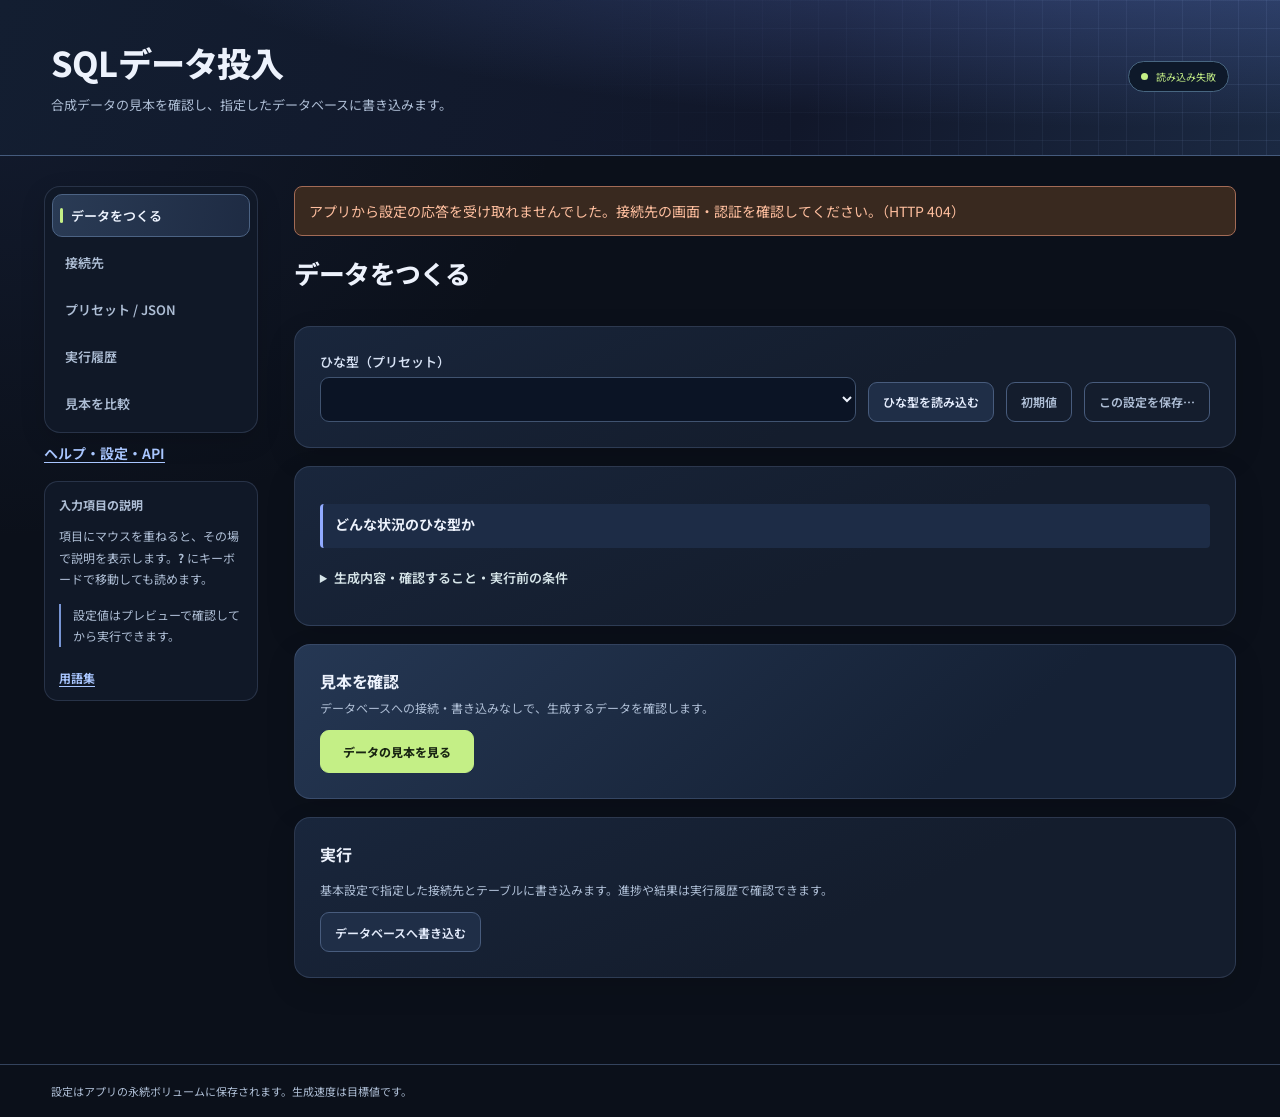
==== commit a340a107: "Improve product documentation, validation and operations" ====
--- a/static/index.html
+++ b/static/index.html
@@ -1,15 +1,17 @@
 <!doctype html>
 <html lang="ja">
-  <!-- 読解: 文字コード・表示幅・共通CSSと遅延実行JSを宣言する。本文の設定値や認証情報はここへ埋め込まない。 --><head>
+  <head>
     <meta charset="utf-8" />
     <meta name="viewport" content="width=device-width,initial-scale=1" />
     <title>Data Source Studio</title>
     <link rel="stylesheet" href="/static/style.css" />
+    <link rel="stylesheet" href="/static/help.css" />
     <script src="/static/comparison.js" defer></script>
+    <script src="/static/api-client.js" defer></script>
     <script src="/static/app.js" defer></script>
   </head>
   <body>
-    <!-- 読解: ツール名と接続表示の領域。health表示はブラウザーが取得した状態で更新する。 --><header>
+    <header>
       <div>
         <h1 id="title">SQLデータ投入</h1>
         <p id="subtitle">合成データの見本を確認し、指定したデータベースに書き込みます。</p>
@@ -17,7 +19,7 @@
       <span id="health" class="badge">接続中</span>
     </header>
     <div class="layout">
-      <!-- 読解: data-tabと画面IDの対応で切り替えるナビと説明欄。実処理の開始とは分離する。 --><aside>
+      <aside>
         <nav aria-label="メインメニュー">
           <button class="nav active" data-tab="generate">
             <span>データをつくる</span></button
@@ -30,6 +32,7 @@
           </button>
           <button class="nav" type="button" data-tab="comparison">見本を比較</button>
         </nav>
+        <a class="help-entry" href="/help/">ヘルプ・設定・API</a>
         <div class="aside-note">
           <strong>入力項目の説明</strong>
           <p>
@@ -37,11 +40,12 @@
             にキーボードで移動しても読めます。
           </p>
           <p id="contextHelp">設定値はプレビューで確認してから実行できます。</p>
+          <a class="help-entry" href="/help/glossary.html">用語集</a>
         </div>
       </aside>
       <main>
-        <!-- 読解: 非同期操作の成功・失敗通知を支援技術にも伝える。初期状態では空にしておく。 --><div id="notice" role="status" aria-live="polite"></div>
-        <!-- 読解: プリセット読込み・動的生成条件・プレビュー・実行受付をまとめる。プレビューと投入を別ボタンにする。 --><section id="generate" class="tab active">
+        <div id="notice" role="status" aria-live="polite"></div>
+        <section id="generate" class="tab active">
           <div class="section-head">
             <div>
               <h2>データをつくる</h2>
@@ -66,13 +70,13 @@
               <p id="presetDetails" class="note"></p>
               </details>
           </div>
-          <!-- 読解: スキーマからJavaScriptが生成欄を構築する空の受け皿。既定のブラウザー送信ではなく操作関数で検証する。 --><form id="runForm" novalidate><div id="runEditor"></div></form>
+          <form id="runForm" novalidate><div id="runEditor"></div></form>
           <section class="card preview-step" aria-labelledby="sqlPreviewTitle">
             <h3 id="sqlPreviewTitle">見本を確認</h3>
             <p class="muted">データベースへの接続・書き込みなしで、生成するデータを確認します。</p>
             <button id="preview" class="primary" type="button">データの見本を見る</button>
           </section>
-          <!-- 読解: 代表サンプルとJSONを表示する領域。ここでの表示成功は全件・下流到達の保証ではない。 --><div id="previewPanel" class="card" hidden>
+          <div id="previewPanel" class="card" hidden>
             <h3>プレビュー <span class="badge">書き込みなし</span></h3>
             <p id="previewNote"></p>
             <div id="previewTable" class="table-scroll" tabindex="0" role="region" aria-label="生成データの見本"></div>
@@ -81,8 +85,8 @@
               <pre id="previewJson"></pre>
             </details>
           </div>
-          <!-- 読解: 非同期ジョブの保存済み状態を表示する。受付と完了を区別するため独立した領域にする。 --><div id="currentJob" class="card" hidden></div>
-          <!-- 読解: SQLツールだけで表示する表検査・DDL表示・表準備。表示だけの操作とDDL実行を区別する。 --><section id="sqlActions" class="card" hidden>
+          <div id="currentJob" class="card" hidden></div>
+          <section id="sqlActions" class="card" hidden>
             <h3>テーブルを確認・準備</h3>
             <p class="muted">既存テーブルは列を確認し、未作成の場合は確認画面から新しく作成できます。</p>
             <div class="actionbar">
@@ -102,7 +106,7 @@
             <button id="start" type="button">データベースへ書き込む</button>
           </section>
         </section>
-        <!-- 読解: 保存された接続先の一覧と編集。疎通試験は保存済みIDを使い、秘密値の再表示は行わない。 --><section id="connections" class="tab">
+        <section id="connections" class="tab">
           <div class="section-head">
             <div>
               <span class="eyebrow">DESTINATIONS</span>
@@ -119,7 +123,7 @@
               <h3 id="connectionTitle">接続先の編集</h3>
               <span class="badge">認証情報は暗号化保存</span>
             </div>
-            <!-- 読解: 接続方式別スキーマから編集欄を作る受け皿。認証値はサーバーへ送る入力でありHTMLへ初期埋込みしない。 --><form id="connectionForm" novalidate></form>
+            <form id="connectionForm" novalidate></form>
             <div class="actionbar">
               <button id="saveConnection" class="primary">接続先を保存</button
               ><button id="testConnection">保存済みの接続をテスト</button
@@ -154,9 +158,9 @@
               ><span id="connectionFileResult" class="muted"></span>
             </div>
           </details>
-          <!-- 読解: 選択した方式の注意事項を表示するだけの領域。接続許可や検証成功の代わりにはしない。 --><div class="card note" id="destinationAdvice"></div>
-        </section>
-        <!-- 読解: 宣言JSONの編集・取込み・保存・書出しを分離する。画面へ適用しただけでは実行しない。 --><section id="presets" class="tab">
+          <div class="card note" id="destinationAdvice"></div>
+        </section>
+        <section id="presets" class="tab">
           <div class="section-head">
             <div>
               <span class="eyebrow">REUSABLE CONFIGURATION</span>
@@ -207,14 +211,19 @@
             </label>
             <div class="actionbar">
               <button id="applyJson">JSONを画面に適用</button>
+              <label class="checkline">
+                <input type="checkbox" id="compactExport" checked />
+                既定値を省略
+              </label>
               <button id="exportPreset">JSONを書き出す</button>
+              <a class="help-entry" href="/help/templates.html">JSONの書き方</a>
             </div>
             <p class="muted">
               接続先のIDを参照します。パスワードやトークンは接続先画面で設定してください。
             </p>
           </div>
         </section>
-        <!-- 読解: 実行履歴と、stream専用の未配送再送を表示する。履歴の読出しと再送の副作用を別操作にする。 --><section id="history" class="tab">
+        <section id="history" class="tab">
           <div class="section-head">
             <div>
               <span class="eyebrow">RUN HISTORY</span>
@@ -222,7 +231,7 @@
             </div>
             <button id="refreshHistory">更新</button>
           </div>
-          <!-- 読解: streamツールでだけ表示する配送待ちの集計と再送条件。再送件数には上限を設定する。 --><div id="outboxPanel" class="card" hidden>
+          <div id="outboxPanel" class="card" hidden>
             <h3>永続 outbox</h3>
             <pre id="outboxSummary"></pre>
             <div class="toolbar">
@@ -298,8 +307,8 @@
         </section>
       </main>
     </div>
-    <!-- 読解: 共通の文脈ヘルプを表示する浮動領域。非表示時は本文の操作を妨げない。 --><div id="tooltip" role="tooltip" hidden></div>
-    <!-- 読解: 接続と生成を利用者が管理する前提を示す固定の案内。実行結果の証明ではない。 --><footer>
+    <div id="tooltip" role="tooltip" hidden></div>
+    <footer>
       設定はアプリの永続ボリュームに保存されます。生成速度は目標値です。
     </footer>
   </body>
--- a/static/style.css
+++ b/static/style.css
@@ -1,18 +1,19 @@
 @font-face {
-  font-family: "Zen Kaku Gothic New";
-  src: url("/static/fonts/zen-kaku-gothic-new-regular.woff2") format("woff2");
+  font-family: "Noto Sans JP";
+  src: url("/static/fonts/noto-sans-jp-all.woff2") format("woff2");
   font-style: normal;
-  font-weight: 400 500;
+  font-weight: 100 900;
   font-display: swap;
 }
 @font-face {
-  font-family: "Zen Kaku Gothic New";
-  src: url("/static/fonts/zen-kaku-gothic-new-bold.woff2") format("woff2");
+  font-family: "Noto Sans JP";
+  src: url("/static/fonts/noto-sans-jp-ui.woff2") format("woff2");
   font-style: normal;
-  font-weight: 600 800;
+  font-weight: 100 900;
   font-display: swap;
-}
-/* 読解: 色・文字・寸法の共通基準。変数を介して各画面の見た目を揃える。 */:root {
+  unicode-range: U+0020-007E, U+00B5, U+00B7, U+00D7, U+2014, U+2026, U+2191-2193, U+3000-303F, U+3041-3096, U+3099-30FF, U+4E00, U+4E07, U+4E09-4E0B, U+4E0D-4E0E, U+4E21, U+4E26, U+4E2D, U+4E38, U+4E3B, U+4E71, U+4E86, U+4E88, U+4E8B-4E8C, U+4E92, U+4EA4, U+4EBA, U+4ECA, U+4ED5-4ED6, U+4ED8, U+4EE3, U+4EE5, U+4EEE, U+4EF6, U+4EFB, U+4F11, U+4F1D, U+4F34, U+4F3C, U+4F4D-4F4E, U+4F53, U+4F55, U+4F59, U+4F5C, U+4F7F, U+4F8B, U+4F9B, U+4F9D, U+4FA1, U+4FC2, U+4FDD, U+4FE1, U+500B, U+500D, U+5019, U+5024, U+504F, U+505C, U+5065, U+5074, U+507D, U+5099, U+50B7, U+50BE, U+50CD, U+50CF, U+5104, U+512A, U+5143, U+5148, U+5165, U+5168, U+516C, U+5171, U+5177, U+5185, U+518D, U+5199, U+51AA, U+51E6, U+51FA, U+5206-5207, U+5217, U+521D, U+5224-5225, U+5229, U+5230, U+5236, U+523B, U+5247, U+524A, U+524D, U+526F, U+5272, U+529B, U+529F-52A0, U+52A9, U+52B9, U+52D5, U+52D9, U+52DD, U+5305, U+5316, U+533A, U+533F, U+534A, U+5354, U+5358, U+5370, U+5373, U+5378, U+539F, U+53B3, U+53BB, U+53C2, U+53CA, U+53CD-53CE, U+53D6-53D7, U+53E3-53E4, U+53EF-53F0, U+53F3, U+53F7, U+5404, U+5408, U+540C-540D, U+5411, U+5426, U+542B, U+544A, U+5468, U+5473, U+547C-547D, U+548C, U+54C1, U+554F, U+5668, U+56DB, U+56DE, U+56F2-56F3, U+56FA, U+5727-5728, U+5730, U+5747, U+5766, U+578B, U+57CB, U+57DF, U+57FA, U+5831, U+5834, U+5883, U+5897, U+58CA, U+58F2, U+5909, U+5916, U+591A, U+5927, U+5931, U+5951, U+5968, U+59A5, U+59A8, U+59CB, U+59D4, U+5B50, U+5B57-5B58, U+5B88-5B89, U+5B8C, U+5B9A-5B9B, U+5B9F, U+5BA3, U+5BB3, U+5BB9, U+5BC4, U+5BC6, U+5BF8, U+5BFE-5BFF, U+5C02, U+5C0A, U+5C0E-5C0F, U+5C11, U+5C3E, U+5C4A, U+5C55, U+5C5E, U+5C64-5C65, U+5C90, U+5D29, U+5DE1, U+5DE5-5DE6, U+5DE8, U+5DEE, U+5DF1, U+5DFB, U+5E03, U+5E0C, U+5E2F-5E30, U+5E38, U+5E45, U+5E73-5E74, U+5E8F, U+5E95, U+5EA6-5EA7, U+5EAB, U+5EC3, U+5EF6, U+5F0F, U+5F15, U+5F27, U+5F35, U+5F37, U+5F53, U+5F62, U+5F71, U+5F85, U+5F8C, U+5F90, U+5F93, U+5F97, U+5FA1, U+5FA9, U+5FC3, U+5FC5, U+5FDC, U+6027, U+60C5, U+60F3, U+610F, U+614B, U+61B6, U+6210, U+623B, U+6240, U+624B, U+6271, U+627F-6280, U+6291, U+6295, U+6298, U+629E, U+62BC-62BD, U+62C5, U+62D2, U+62E0-62E1, U+62EC, U+6301, U+6307, U+6319, U+632F, U+633F, U+6357, U+6368, U+6392, U+639B, U+63A1-63A2, U+63A5, U+63A8, U+63C3, U+63CF-63D0, U+63DB, U+63E1, U+63F4, U+640D, U+643A, U+6442, U+64CD, U+64EC, U+652F, U+6539, U+653E, U+6557, U+6563, U+6570, U+6574, U+6587, U+659C, U+65AD, U+65B0, U+65B9, U+65BD, U+65E2, U+65E5, U+65E7, U+6607, U+660E, U+6620, U+6642, U+666F, U+6697, U+66F4, U+66F8, U+66FF-6700, U+6709, U+671B, U+671F, U+672A-672C, U+675F, U+6761, U+6765, U+6790, U+679A, U+679C, U+67A0, U+67B6, U+67FB, U+6821, U+683C, U+6841, U+6848, U+68B1, U+68DA, U+691C, U+696D, U+69CB, U+69D8, U+6A19, U+6A21, U+6A29-6A2A, U+6A5F, U+6B04, U+6B20-6B21, U+6B62-6B63, U+6B69, U+6B74, U+6B8A-6B8B, U+6BB5, U+6BCD-6BCE, U+6BD4, U+6C0F, U+6C17, U+6C38, U+6C42, U+6C4E, U+6C7A, U+6CBF, U+6CC1, U+6CD5, U+6CE2, U+6CE8, U+6D3E, U+6D41, U+6D6E, U+6D88, U+6DF1, U+6DF7, U+6DFB, U+6E08-6E09, U+6E21, U+6E29, U+6E2C, U+6E80, U+6E90, U+6E96, U+6EDE, U+6F0F, U+6F14, U+70B9, U+7121, U+7167, U+71B1, U+7247-7248, U+7269, U+7279, U+72B6, U+72EC, U+7336, U+7387, U+73FE, U+7406, U+74B0, U+751F, U+7523, U+7528, U+7531, U+753B, U+754C, U+7559, U+7565, U+756A, U+7570, U+758E, U+7591, U+767A-767B, U+767D, U+7684, U+76BF, U+76E3-76E4, U+76EE, U+76F4, U+76F8, U+76FE, U+7701, U+771F, U+7740, U+77AC, U+77DB, U+77E5, U+77ED, U+7834, U+78BA, U+793A, U+7968, U+7981, U+79D2, U+79D8, U+79F0, U+79FB, U+7A0B, U+7A0E, U+7A2E, U+7A3C, U+7A4D, U+7A7A, U+7A81, U+7A93, U+7ACB, U+7AEF, U+7AF6, U+7B26, U+7B2C, U+7B49, U+7B54, U+7B87, U+7B97, U+7BA1, U+7BC0, U+7BC4, U+7BC9, U+7C21, U+7C8B, U+7C92, U+7CBE, U+7CFB, U+7D04, U+7D0B, U+7D0D, U+7D14, U+7D20, U+7D22, U+7D2F-7D30, U+7D42, U+7D44, U+7D4C, U+7D50, U+7D5E, U+7D61, U+7D71, U+7D76, U+7D99-7D9A, U+7DAD, U+7DCF, U+7DD2, U+7DDA, U+7DE8-7DE9, U+7E1B, U+7E26, U+7E2E, U+7E3E, U+7E70, U+7F6E, U+7F72, U+7FA4, U+7FA9, U+8005, U+80A2, U+80CC, U+80FD, U+8108, U+81EA, U+81F4, U+822C, U+826F, U+8272, U+82F1, U+8377, U+843D, U+884C, U+8853, U+885D, U+8868, U+88C5, U+88D5, U+88DC, U+88FD, U+8907, U+8981, U+898B, U+898F, U+8996, U+89A7, U+89AA, U+89B3, U+89E3, U+89E6, U+8A00, U+8A08, U+8A18, U+8A2D, U+8A31, U+8A33, U+8A3C, U+8A55, U+8A66, U+8A70, U+8A72-8A73, U+8A8D, U+8A9E, U+8AA4, U+8AAC-8AAD, U+8ABF, U+8ACB, U+8AD6, U+8B58, U+8B66, U+8B72, U+8B77, U+8C61, U+8CA0, U+8CA8, U+8CB8, U+8CBC, U+8CC7, U+8CEA, U+8CFC, U+8D64, U+8D70, U+8D77, U+8D85, U+8D8A, U+8DB3, U+8DE1, U+8DEF, U+8EE2, U+8EF8, U+8EFD, U+8F03, U+8F09, U+8F9E, U+8FBA, U+8FBC, U+8FBF, U+8FC2, U+8FD1, U+8FD4, U+8FF0, U+8FFD, U+9001, U+9006, U+9010, U+9014, U+901A, U+901F-9020, U+9023, U+9032, U+9045, U+904E, U+9054-9055, U+9069, U+9077-9078, U+907F, U+90E8, U+914D, U+91C8, U+91CD, U+91CF, U+91D1, U+91DD, U+9332, U+9375, U+9396, U+9577, U+9580, U+9589, U+958B, U+9593, U+95A2, U+95B2, U+95BE, U+9632, U+964D, U+9650, U+9664-9665, U+968E, U+9694, U+969B-969C, U+96A0, U+96A3, U+96C6, U+96E2, U+9732, U+9752, U+9759, U+975E, U+9762, U+97FF, U+9805-9806, U+9808, U+9818, U+982D, U+983B-983C, U+984D, U+985E, U+98DB, U+98DF, U+9A13, U+9AA8, U+9AD8, U+9ED9, U+FF01-FF9F, U+FFA1-FFBE, U+FFC2-FFC7, U+FFCA-FFCF, U+FFD2-FFD7, U+FFDA-FFDC, U+FFE0-FFE6, U+FFE8-FFEE;
+}
+:root {
   color-scheme: dark;
   --bg: #10171d;
   --panel: #17232c;
@@ -22,10 +23,10 @@
   --muted: #9dafbb;
   --accent: #72dec7;
   --warn: #f7c783;
-  font-family: "Zen Kaku Gothic New", "Hiragino Sans", "Yu Gothic", "Meiryo", system-ui, sans-serif;
+  font-family: "Noto Sans JP", "Hiragino Sans", "Yu Gothic", "Meiryo", "Noto Sans CJK JP", sans-serif;
   font-size: 14px;
 }
-/* 読解: 幅と余白の計算をborder-boxへ統一し、入力欄のはみ出しを抑える。 */* {
+* {
   box-sizing: border-box;
 }
 body {
@@ -33,7 +34,7 @@
   background: var(--bg);
   color: var(--ink);
 }
-/* 読解: ヘッダーの情報階層と見出し。状態表示はDOM側で変更する。 */header {
+header {
   padding: 30px 4vw 26px;
   border-bottom: 1px solid var(--line);
   display: flex;
@@ -71,7 +72,7 @@
   margin: 0;
   color: var(--muted);
 }
-/* 読解: ナビと本文の全体配置。狭い画面の変更は末尾のmedia条件で上書きする。 */.layout {
+.layout {
   display: grid;
   grid-template-columns: 222px minmax(0, 1fr);
   max-width: 1500px;
@@ -81,7 +82,7 @@
   padding: 30px 18px;
   border-right: 1px solid var(--line);
 }
-/* 読解: タブナビの配置と選択状態。activeはJavaScriptから付け替える。 */nav {
+nav {
   display: grid;
   gap: 8px;
 }
@@ -120,7 +121,7 @@
   padding: 30px clamp(16px, 3vw, 42px);
   min-width: 0;
 }
-/* 読解: セクション見出し・カード・入力グリッドの共通レイアウト。 */.section-head {
+.section-head {
   display: flex;
   justify-content: space-between;
   align-items: center;
@@ -149,7 +150,7 @@
   font-weight: 500;
   color: #c7d6dc;
 }
-/* 読解: 入力部品の基礎表示。型ごとの例外とfocus・invalid表示を後続で補う。 */input,
+input,
 select,
 textarea {
   width: 100%;
@@ -176,9 +177,9 @@
 textarea {
   resize: vertical;
   line-height: 1.6;
-  font-family: ui-monospace, SFMono-Regular, Consolas, "Zen Kaku Gothic New", "Yu Gothic", monospace;
-}
-/* 読解: キーボード操作時の焦点と不正入力を視覚化し、通常状態と区別する。 */input:focus,
+  font-family: ui-monospace, SFMono-Regular, Consolas, "Noto Sans JP", "Yu Gothic", "Noto Sans CJK JP", monospace;
+}
+input:focus,
 select:focus,
 textarea:focus,
 button:focus-visible,
@@ -190,7 +191,7 @@
 textarea:invalid {
   border-color: #da826c;
 }
-/* 読解: 操作ボタンの基本形とhover・disabled状態。実際の多重実行抑止はJavaScript側が担う。 */button {
+button {
   cursor: pointer;
   background: var(--panel2);
   border: 1px solid var(--line);
@@ -209,7 +210,7 @@
   opacity: 0.45;
   cursor: wait;
 }
-/* 読解: 主操作・補助操作・危険操作の強調差を定義する。見た目だけで権限を変えない。 */.primary {
+.primary {
   background: var(--accent);
   color: #0f2923;
   font-weight: 700;
@@ -231,7 +232,7 @@
 .danger {
   color: #ffa58e;
 }
-/* 読解: 操作列の折返しとコンパクト入力の幅をまとめ、画面幅に追従させる。 */.toolbar,
+.toolbar,
 .actionbar {
   display: flex;
   align-items: end;
@@ -272,13 +273,13 @@
   padding: 5px 10px;
   white-space: nowrap;
 }
-/* 読解: 選択されたタブだけを表示する。非表示はデータ消去や処理停止を意味しない。 */.tab {
+.tab {
   display: none;
 }
 .tab.active {
   display: block;
 }
-/* 読解: ヘルプの操作点と浮動説明を表示する。マウス以外の焦点操作も併用する。 */.help {
+.help {
   display: inline-flex;
   align-items: center;
   justify-content: center;
@@ -314,7 +315,7 @@
   overflow-wrap: anywhere;
   pointer-events: none;
 }
-/* 読解: 折畳み説明と項目編集カードの見出し・操作列を整える。 */details > summary {
+details > summary {
   cursor: pointer;
   color: #d6e5e9;
   font-weight: 600;
@@ -365,7 +366,7 @@
   margin: 12px 0;
   font-size: 12px;
 }
-/* 読解: 接続プロファイル一覧と選択表示。選択クラスはクライアント状態から反映する。 */.profile-list {
+.profile-list {
   display: grid;
   grid-template-columns: repeat(auto-fill, minmax(220px, 1fr));
   gap: 12px;
@@ -382,7 +383,7 @@
   border-color: var(--accent);
   background: #203930;
 }
-/* 読解: JSONなど整形済み出力の空白を保ち、横長の内容をスクロール可能にする。 */pre {
+pre {
   font-size: 12px;
   line-height: 1.7;
   white-space: pre-wrap;
@@ -397,7 +398,7 @@
   font-size: 12px;
   tab-size: 2;
 }
-/* 読解: プレビュー表の横幅を制限せず、外側でスクロールを受け持つ。 */.table-scroll {
+.table-scroll {
   overflow: auto;
   max-height: 350px;
 }
@@ -420,7 +421,7 @@
   color: var(--accent);
   font-size: 11px;
 }
-/* 読解: 通知に内容がある場合だけ枠を表示し、error状態では失敗色へ切り替える。 */#notice:not(:empty) {
+#notice:not(:empty) {
   border: 1px solid #527167;
   background: #1c352c;
   color: #b5f6dc;
@@ -435,7 +436,7 @@
   background: #39291f;
   color: #ffbf9f;
 }
-/* 読解: 進捗バーと統計表示。表示用割合は実行結果の意味と区別する。 */.job-progress {
+.job-progress {
   height: 6px;
   background: #0b171d;
   border-radius: 6px;
@@ -462,7 +463,7 @@
   font-size: 12px;
   line-height: 1.8;
 }
-/* 読解: 固定案内と認証情報状態の文字表現を整える。 */footer {
+footer {
   border-top: 1px solid var(--line);
   padding: 18px 4vw;
   color: var(--muted);
@@ -474,12 +475,12 @@
 [hidden] {
   display: none !important;
 }
-/* 読解: 十分な横幅では編集項目を多列化する。基礎ルールの宣言を変更せず条件付きで上書きする。 */@media (min-width: 1100px) {
+@media (min-width: 1100px) {
   .grid {
     grid-template-columns: repeat(3, minmax(0, 1fr));
   }
 }
-/* 読解: 狭い画面ではナビ・操作列・フォームを縦寄せにし、横溢れを抑える。 */@media (max-width: 760px) {
+@media (max-width: 760px) {
   header {
     padding: 20px;
   }
@@ -540,7 +541,7 @@
   }
 }
 
-/* 読解: プリセット説明の改行を保ち、空欄や長文でもカード内で読めるようにする。 */#presetDetails {
+#presetDetails {
   white-space: pre-wrap;
   border-left: 2px solid var(--accent);
   padding: 10px 18px;
@@ -747,3 +748,351 @@
 .comparison-table .comparison-changed {
   background: rgba(59, 178, 160, 0.14);
 }
+
+/* 画面全体で使う余白・階層・操作状態 */
+:root {
+  --bg: #0b101a;
+  --panel: #141d2d;
+  --panel2: #1c2940;
+  --line: #34435d;
+  --ink: #edf2fc;
+  --muted: #aebed5;
+  --accent: #c4ef86;
+  --warn: #ffd28b;
+  --input: #0b1425;
+  --focus: #c4ef86;
+  --edge: rgba(168, 192, 239, .16);
+  font-size: 14px;
+  font-kerning: normal;
+}
+body {
+  min-height: 100vh;
+  background:
+    radial-gradient(ellipse at 0% 8%, rgba(58, 83, 149, .16), transparent 40rem),
+    var(--bg);
+}
+header {
+  isolation: isolate;
+  position: relative;
+  min-height: 156px;
+  padding: 28px max(4vw, calc((100vw - 1390px) / 2)) 30px;
+  gap: 18px;
+  background:
+    radial-gradient(ellipse at 90% -45%, rgba(115, 150, 255, .35), transparent 62%),
+    linear-gradient(112deg, #131e31, #11172a 63%, #1b2942);
+  border-bottom-color: #455b7d;
+}
+header::before {
+  content: "";
+  position: absolute;
+  z-index: -1;
+  inset: 0 0 0 42%;
+  background-image:
+    linear-gradient(rgba(164, 191, 247, .09) 1px, transparent 1px),
+    linear-gradient(90deg, rgba(164, 191, 247, .09) 1px, transparent 1px);
+  background-size: 28px 28px;
+  mask-image: linear-gradient(90deg, transparent, black);
+  pointer-events: none;
+}
+header > div {
+  min-width: 0;
+}
+header h1 {
+  font-size: clamp(25px, 1.8vw + .8rem, 40px);
+  line-height: 1.18;
+  letter-spacing: -.025em;
+  font-weight: 780;
+  margin: 4px 0 12px;
+  overflow-wrap: anywhere;
+}
+header p {
+  max-width: 75ch;
+  line-height: 1.65;
+  font-size: 13px;
+}
+header > .badge {
+  display: inline-flex;
+  align-items: center;
+  gap: 8px;
+  padding: 7px 12px;
+  border-radius: 99px;
+  background: #0e192a;
+  border-color: #486681;
+  font-variant-numeric: tabular-nums;
+}
+header > .badge::before {
+  content: "";
+  width: 7px;
+  height: 7px;
+  border-radius: 50%;
+  background: currentColor;
+  flex: 0 0 auto;
+}
+.layout {
+  max-width: 1460px;
+  padding: 30px clamp(16px, 3.6vw, 44px) 68px;
+  gap: clamp(18px, 2.8vw, 40px);
+  grid-template-columns: 214px minmax(0, 1fr);
+}
+.layout > aside,
+.layout > main {
+  padding: 0;
+  border-right: 0;
+  min-width: 0;
+}
+.layout > aside > nav {
+  gap: 4px;
+  padding: 7px;
+  min-width: 0;
+  background: #101827;
+  border: 1px solid var(--edge);
+  border-radius: 16px;
+  box-shadow: 0 8px 24px rgb(0 0 0 / .15);
+}
+nav .nav {
+  position: relative;
+  display: flex;
+  justify-content: flex-start;
+  align-items: center;
+  min-height: 43px;
+  min-width: 0;
+  padding: 10px 12px;
+  gap: 6px;
+  border-radius: 10px;
+  border-color: transparent;
+  background: transparent;
+  font-size: 13px;
+  font-weight: 600;
+  white-space: normal;
+  overflow-wrap: anywhere;
+}
+nav .nav:hover {
+  background: #1a2840;
+}
+nav .nav.active {
+  background: linear-gradient(100deg, #2a3b55, #1e2b43);
+  border-color: #4c6384;
+  color: #eef4ff;
+  padding-left: 18px;
+}
+nav .nav.active::before {
+  content: "";
+  position: absolute;
+  left: 7px;
+  width: 3px;
+  height: 15px;
+  border-radius: 3px;
+  background: var(--accent);
+}
+.aside-note {
+  margin-top: 18px;
+  padding: 14px;
+  border: 1px solid var(--edge);
+  border-radius: 14px;
+  color: var(--muted);
+  background: #101827;
+}
+#contextHelp {
+  margin-top: 14px;
+  color: var(--muted);
+  border-color: #7895d4;
+}
+main h2 {
+  color: var(--ink);
+  font-size: clamp(22px, 1.25vw + .7rem, 31px);
+  line-height: 1.28;
+  margin: 0 0 17px;
+  letter-spacing: -.026em;
+  font-weight: 760;
+  overflow-wrap: anywhere;
+}
+main h3 {
+  font-size: 16px;
+  line-height: 1.4;
+  font-weight: 720;
+  letter-spacing: -.01em;
+}
+.card {
+  padding: clamp(15px, 2.1vw, 25px);
+  border: 1px solid var(--edge);
+  border-radius: 16px;
+  background: linear-gradient(155deg, #19263c, var(--panel) 60%);
+  box-shadow: 0 10px 30px rgb(0 0 0 / .12);
+}
+label,
+.field-label {
+  color: #d7e2f4;
+  font-size: 13px;
+  line-height: 1.5;
+  font-weight: 570;
+}
+input,
+select,
+textarea {
+  border-color: #405370;
+  border-radius: 9px;
+  background-color: var(--input);
+  color: var(--ink);
+}
+input:focus-visible,
+select:focus-visible,
+textarea:focus-visible,
+summary:focus-visible,
+button:focus-visible,
+[tabindex="0"]:focus-visible {
+  outline: 2px solid var(--focus);
+  outline-offset: 3px;
+}
+button {
+  border-radius: 9px;
+  min-height: 40px;
+  border-color: #485c7d;
+  background-color: #1f2e47;
+  color: #e4ecfc;
+  font-weight: 620;
+}
+button:hover:not(:disabled) {
+  border-color: #aac2e8;
+}
+button.primary {
+  border-color: var(--accent);
+  background: var(--accent);
+  color: #182411;
+  font-weight: 750;
+}
+button.primary:hover:not(:disabled) {
+  border-color: #e8ffc7;
+  background: #d9fbad;
+  color: #111b0c;
+}
+button:disabled {
+  opacity: .58;
+}
+.card .badge {
+  background: #1c2b43;
+  border-color: #465d81;
+}
+.preset-scenario {
+  border-left: 3px solid #91aaff;
+  background: #1d2c46;
+}
+.preview-step {
+  background: linear-gradient(140deg, #253753, #152135 72%);
+}
+summary {
+  color: #e4ecfc;
+  overflow-wrap: anywhere;
+}
+.table-scroll,
+.comparison-table {
+  border: 1px solid var(--edge);
+  border-radius: 10px;
+}
+th {
+  color: #d3def2;
+  background: #1b2a43;
+}
+pre,
+.code {
+  background: #0a1323;
+  border-color: #344662;
+  color: #d7e6fd;
+  font-variant-numeric: tabular-nums;
+}
+.comparison-table .comparison-changed {
+  background: rgba(163, 215, 109, .12);
+}
+.comparison-catalog button[aria-pressed="true"],
+.comparison-selection li {
+  border-color: #89ac65;
+  background: rgba(171, 222, 120, .13);
+}
+@media (max-width: 760px) {
+  header {
+    min-height: 0;
+    padding: 22px 4vw;
+  }
+  .layout {
+    display: grid;
+    grid-template-columns: minmax(0, 1fr);
+    padding-top: 16px;
+    gap: 20px;
+  }
+  .layout > aside > nav {
+    display: grid;
+    grid-template-columns: repeat(3, minmax(0, 1fr));
+  }
+  .layout > aside > nav > .nav {
+    justify-content: flex-start;
+    font-size: 12px;
+  }
+  .layout > aside > .aside-note {
+    display: none;
+  }
+}
+@media (max-width: 480px) {
+  header {
+    align-items: flex-start;
+  }
+  header p {
+    font-size: 12px;
+  }
+  .layout > aside > nav {
+    grid-template-columns: repeat(2, minmax(0, 1fr));
+  }
+}
+
+@media (max-width: 980px) {
+  .layout {
+    grid-template-columns: minmax(0, 1fr);
+    padding-top: 16px;
+    gap: 20px;
+  }
+  .layout > aside > nav {
+    display: grid;
+    grid-template-columns: repeat(auto-fit, minmax(min(150px, 100%), 1fr));
+  }
+  .layout > aside > .aside-note {
+    display: none;
+  }
+}
+@media (max-width: 520px) {
+  .section-head {
+    flex-wrap: wrap;
+    align-items: flex-start;
+    gap: 10px 14px;
+  }
+  .section-head button {
+    flex: 0 0 auto;
+    max-width: 100%;
+  }
+  .layout > aside > nav {
+    grid-template-columns: repeat(2, minmax(0, 1fr));
+  }
+  .layout > aside > nav > .nav {
+    padding-inline: 8px;
+    word-break: auto-phrase;
+  }
+  .layout > aside > nav > .nav.active {
+    padding-left: 12px;
+  }
+  .layout > aside > nav > .nav.active::before {
+    left: 4px;
+  }
+}
+select {
+  text-overflow: ellipsis;
+}
+
+@media (max-width: 980px) {
+  .field-head {
+    grid-template-columns: repeat(2, minmax(0, 1fr));
+  }
+  .field-head > :first-child,
+  .field-head > .field-actions {
+    grid-column: 1 / -1;
+  }
+  .field-head > .field-actions {
+    flex-wrap: wrap;
+  }
+}
--- a/static/help.css
+++ b/static/help.css
@@ -0,0 +1,82 @@
+.help-page {
+  min-width: 0;
+  margin: 0;
+  color: #e9f0fb;
+}
+.help-top, .help-layout {
+  width: min(1280px, 100% - 40px);
+  margin-inline: auto;
+}
+.help-top {
+  display: flex;
+  flex-wrap: wrap;
+  align-items: center;
+  justify-content: space-between;
+  gap: 12px 24px;
+  padding-block: 24px;
+  border-bottom: 1px solid #354766;
+}
+.help-page a { color: #a9c6ff; overflow-wrap: anywhere; }
+.help-top .help-home { color: #e9f0fb; font-weight: 800; font-size: 1.2rem; text-decoration: none; }
+.help-layout {
+  display: grid;
+  grid-template-columns: 216px minmax(0, 1fr);
+  align-items: start;
+  gap: clamp(20px, 4vw, 50px);
+  padding-block: 25px 70px;
+}
+.help-page .help-nav {
+  display: flex;
+  flex-direction: column;
+  padding: 8px;
+  gap: 4px;
+  border: 1px solid #354766;
+  border-radius: 15px;
+  background: #151f31;
+}
+.help-nav a {
+  display: block;
+  padding: 11px 12px;
+  border-radius: 9px;
+  text-decoration: none;
+  color: #e9f0fb;
+  font-weight: 650;
+  font-size: .92rem;
+}
+.help-nav a[aria-current] { background: #263750; box-shadow: inset 3px 0 #c6ef83; }
+.help-nav a:hover { background: #263750; }
+.help-content { min-width: 0; max-width: 100%; line-height: 1.85; }
+.help-content h1 { font-size: clamp(1.65rem, 4vw, 2.7rem); line-height: 1.35; overflow-wrap: anywhere; }
+.help-content h2 { margin-top: 2.25rem; border-bottom: 1px solid #354766; padding-bottom: .45em; }
+.help-content h3 { margin-top: 1.5rem; }
+.help-content :is(h2, h3) { scroll-margin-top: 1rem; }
+.help-content p { max-width: 77ch; }
+.help-content li + li { margin-top: .55em; }
+.help-content :is(ul, ol) { padding-inline-start: 1.75em; }
+.help-content img { display: block; max-width: 100%; height: auto; border: 1px solid #354766; border-radius: 12px; }
+.help-content table { width: 100%; table-layout: fixed; }
+.help-content th, .help-content td { white-space: normal; overflow-wrap: anywhere; vertical-align: top; }
+.help-content pre { white-space: pre; overflow: auto; max-width: 100%; }
+.help-content :not(pre) > code { color: #d3e8ff; background: #20304a; padding: .09em .28em; border-radius: 3px; overflow-wrap: anywhere; }
+.help-content .help-outline { display: flex; flex-wrap: wrap; gap: 6px 16px; padding: 10px 0 18px; font-size: .88rem; }
+.help-search { padding: 12px 16px; border: 1px solid #354766; border-radius: 10px; background: #151f31; }
+.help-search label { display: block; }
+.help-search input { width: 100%; }
+.help-search p { margin-bottom: 0; }
+.help-content [hidden], .help-search[hidden] { display: none; }
+.help-skip { position: fixed; top: 12px; left: 12px; z-index: 9; padding: 10px; background: #101727; transform: translateY(-130%); }
+.help-skip:focus { transform: translateY(0); }
+.help-entry { display: inline-block; margin-top: 10px; color: #a9c6ff; font-weight: 650; text-decoration: underline; text-underline-offset: .22em; }
+@media (max-width: 780px) {
+  .help-top, .help-layout { width: calc(100% - 32px); }
+  .help-layout { grid-template-columns: minmax(0, 1fr); gap: 14px; }
+  .help-page .help-nav { display: grid; grid-template-columns: repeat(auto-fit, minmax(132px, 1fr)); }
+}
+@media (max-width: 520px) {
+  .help-content :is(th, td) { padding: .4rem; font-size: .87rem; }
+  .help-nav a { padding: 9px; }
+}
+
+.checkline { display: inline-flex; align-items: center; flex-wrap: wrap; gap: .42rem; }
+.checkline input[type=checkbox] { width: auto; }
+#notice { white-space: pre-wrap; overflow-wrap: anywhere; }
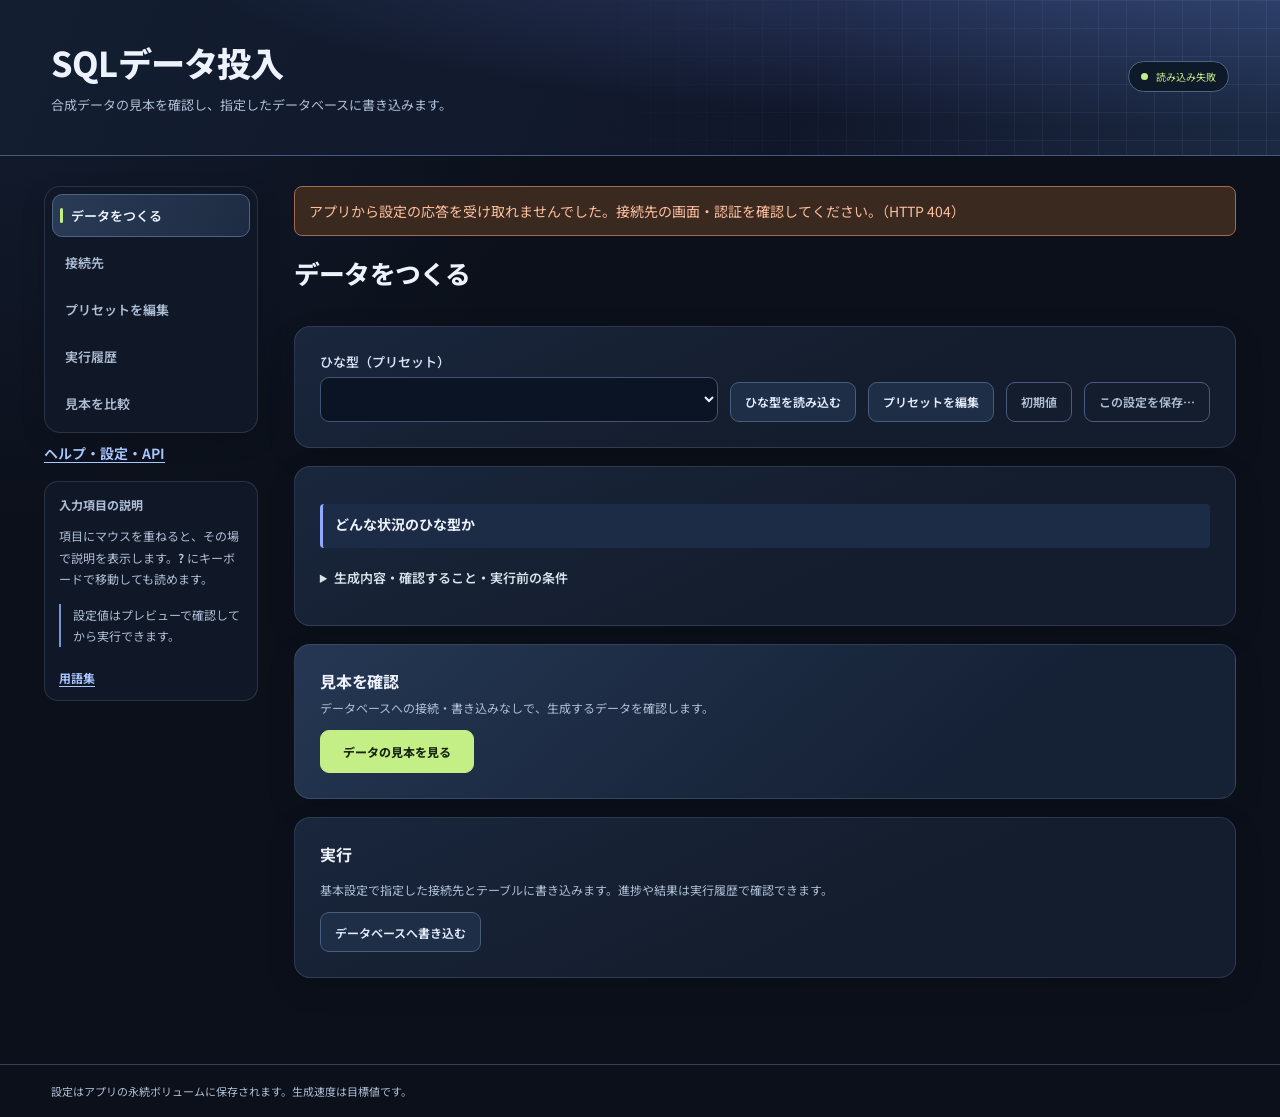
==== commit 098058a1: "Add an interactive preset editor" ====
--- a/static/index.html
+++ b/static/index.html
@@ -3,11 +3,14 @@
   <head>
     <meta charset="utf-8" />
     <meta name="viewport" content="width=device-width,initial-scale=1" />
-    <title>Data Source Studio</title>
+    <title>SQLデータ投入</title>
     <link rel="stylesheet" href="/static/style.css" />
     <link rel="stylesheet" href="/static/help.css" />
     <script src="/static/comparison.js" defer></script>
     <script src="/static/api-client.js" defer></script>
+    <link rel="stylesheet" href="/static/preset-editor.css" />
+    <script src="/static/preset-editor-config.js" defer></script>
+    <script src="/static/preset-editor.js" defer></script>
     <script src="/static/app.js" defer></script>
   </head>
   <body>
@@ -26,7 +29,7 @@
           ><button class="nav" data-tab="connections">
             <span>接続先</span></button
           ><button class="nav" data-tab="presets">
-            <span>プリセット / JSON</span></button
+            <span>プリセットを編集</span></button
           ><button class="nav" data-tab="history">
             <span>実行履歴</span>
           </button>
@@ -45,6 +48,7 @@
       </aside>
       <main>
         <div id="notice" role="status" aria-live="polite"></div>
+        <p id="previewWarnings" class="note" style="white-space: pre-wrap" role="status" hidden></p>
         <section id="generate" class="tab active">
           <div class="section-head">
             <div>
@@ -57,7 +61,8 @@
               data-help="保存済みプリセットを読み込みます。画面の編集中の設定は置き換わります。"
               >ひな型（プリセット）<select id="presetSelect"></select></label
             ><button id="loadPreset">ひな型を読み込む</button
-            ><button id="resetRun" class="ghost">初期値</button
+            >
+              <button id="editSelectedPreset" type="button">プリセットを編集</button><button id="resetRun" class="ghost">初期値</button
             ><button id="toPreset" class="ghost">この設定を保存…</button>
           </div>
           <div class="card">
@@ -161,67 +166,8 @@
           <div class="card note" id="destinationAdvice"></div>
         </section>
         <section id="presets" class="tab">
-          <div class="section-head">
-            <div>
-              <span class="eyebrow">REUSABLE CONFIGURATION</span>
-              <h2>プリセットをつくる</h2>
-            </div>
-            <button id="refreshJson" class="ghost">
-              画面の設定をJSONに反映
-            </button>
-          </div>
-          <div class="card">
-            <section id="presetMetadata" aria-label="ひな型を保存">
-              <h3>ひな型を保存</h3>
-              <p class="muted">新しく保存するときは、既存のひな型と異なるIDを使います。</p>
-              <div class="preset-metadata-fields">
-                <div class="control"><label for="presetId">プリセットID</label>
-                  <input id="presetId" maxlength="64" placeholder="my-preset" />
-                </div>
-                <div class="control"><label for="presetDisplayName">ひな型の表示名（任意）</label>
-                  <input id="presetDisplayName" maxlength="120" placeholder="今の名前を使う場合は空欄" />
-                </div>
-              </div>
-              <label for="presetPurpose">想定する状況（任意）</label>
-              <textarea id="presetPurpose" maxlength="1000" rows="2" placeholder="何を試すのか、結果のどこを見るのか"></textarea>
-              <button id="savePreset" class="primary" type="button">ひな型として保存</button>
-            </section>
-            <div class="grid">
-              <label
-                class="hint"
-                data-help="このJSONを別のアプリへ移す場合は、接続IDに対応する接続プロファイルを移動先でも設定してください。認証情報は含まれません。"
-                >JSONファイルから読み込む
-                <span class="help" tabindex="0">?</span
-                ><input
-                  id="importPreset"
-                  type="file"
-                  accept="application/json,.json"
-              /></label>
-            </div>
-            <label
-              class="hint"
-              data-help="実行条件・任意パラメーター・データ項目・出力条件を丸ごと編集できます。「JSONを画面に適用」で検証してフォームへ反映します。保存前にこの内容を検証します。"
-              >プリセットJSON <span class="help" tabindex="0">?</span
-              ><textarea
-                id="presetJson"
-                class="code"
-                spellcheck="false"
-                rows="24"
-              ></textarea>
-            </label>
-            <div class="actionbar">
-              <button id="applyJson">JSONを画面に適用</button>
-              <label class="checkline">
-                <input type="checkbox" id="compactExport" checked />
-                既定値を省略
-              </label>
-              <button id="exportPreset">JSONを書き出す</button>
-              <a class="help-entry" href="/help/templates.html">JSONの書き方</a>
-            </div>
-            <p class="muted">
-              接続先のIDを参照します。パスワードやトークンは接続先画面で設定してください。
-            </p>
-          </div>
+          <h2>プリセットを編集</h2>
+          <div id="presetEditor"></div>
         </section>
         <section id="history" class="tab">
           <div class="section-head">
--- a/static/style.css
+++ b/static/style.css
@@ -1,10 +1,3 @@
-@font-face {
-  font-family: "Noto Sans JP";
-  src: url("/static/fonts/noto-sans-jp-all.woff2") format("woff2");
-  font-style: normal;
-  font-weight: 100 900;
-  font-display: swap;
-}
 @font-face {
   font-family: "Noto Sans JP";
   src: url("/static/fonts/noto-sans-jp-ui.woff2") format("woff2");
--- a/static/preset-editor.css
+++ b/static/preset-editor.css
@@ -0,0 +1,136 @@
+#presetEditor {
+  --pe-border: var(--border, var(--line, #3d4b5f));
+  --pe-muted: var(--muted, #9fb3c9);
+  --pe-bg: var(--panel, #122135);
+  --pe-surface: var(--surface, var(--panel2, #15273e));
+  --pe-accent: var(--accent, #61a9fa);
+  max-width: 100%;
+  min-width: 0;
+}
+#presetEditor [hidden] { display: none !important; }
+#presetEditor h3, #presetEditor h4, #presetEditor h5 { margin: 0; line-height: 1.35; }
+#presetEditor h4 { font-size: 1rem; }
+#presetEditor h5 { font-size: .95rem; }
+#presetEditor label { display: grid; gap: .35rem; min-width: 0; }
+#presetEditor select, #presetEditor textarea, #presetEditor input:not([type="checkbox"]) {
+  width: 100%;
+  min-width: 0;
+  padding: .55rem .65rem;
+}
+#presetEditor textarea { resize: vertical; }
+#presetEditor button { min-height: 2.4rem; }
+#presetEditor button:focus-visible, #presetEditor a:focus-visible, #presetEditor summary:focus-visible {
+  outline: 2px solid var(--pe-accent);
+  outline-offset: 3px;
+}
+#presetEditor :disabled { opacity: .55; cursor: default; }
+#presetEditor pre { margin: .35rem 0 0; overflow-wrap: anywhere; white-space: pre-wrap; }
+#presetEditor .pe-heading { display: flex; justify-content: space-between; gap: .75rem; flex-wrap: wrap; margin: 0 0 1rem; }
+#presetEditor .pe-heading p { margin: .4rem 0; color: var(--pe-muted); max-width: 72ch; text-wrap: pretty; }
+#presetEditor .pe-layout {
+  display: grid;
+  grid-template-columns: minmax(14rem, 18rem) minmax(0, 1fr);
+  gap: 1rem;
+  align-items: start;
+  min-width: 0;
+  padding: 0;
+  margin: 0;
+  border: 0;
+}
+#presetEditor .pe-library, #presetEditor .pe-section, #presetEditor .pe-workspace-top, #presetEditor .pe-footer {
+  padding: .9rem;
+  background: var(--pe-bg);
+  border: 1px solid var(--pe-border);
+  border-radius: .65rem;
+  min-width: 0;
+}
+#presetEditor .pe-library { display: grid; gap: .7rem; }
+#presetEditor .pe-library-header, #presetEditor .pe-workspace-top {
+  display: flex; flex-wrap: wrap; gap: .5rem; justify-content: space-between; align-items: center;
+}
+#presetEditor .pe-workspace { min-width: 0; display: grid; gap: .7rem; }
+#presetEditor .pe-workspace-top { position: static; min-height: 0; margin: 0; }
+#presetEditor .pe-workspace-top strong, #presetEditor .pe-workspace-top span { display: block; overflow-wrap: anywhere; }
+#presetEditor #pe-state { color: var(--pe-muted); font-size: .88rem; }
+#presetEditor #pe-state[data-dirty="true"], #presetEditor .pe-warning { color: #f4c982; }
+#presetEditor .pe-actions, #presetEditor .pe-modes { display: flex; flex-wrap: wrap; gap: .4rem; align-items: end; }
+#presetEditor .pe-actions > label { flex: 1 1 14rem; }
+#presetEditor .pe-modes button[aria-pressed="true"] { box-shadow: inset 0 -2px var(--pe-accent); border-color: var(--pe-accent); }
+#presetEditor .pe-filters, #presetEditor .pe-fields, #presetEditor .pe-diff-values {
+  display: grid; grid-template-columns: repeat(2, minmax(0, 1fr)); gap: .75rem;
+}
+#presetEditor .pe-filters { gap: .4rem; }
+#presetEditor .pe-list { list-style: none; padding: 0; margin: 0; max-height: 34rem; overflow: auto; }
+#presetEditor .pe-list li { display: flex; align-items: stretch; border-top: 1px solid var(--pe-border); gap: .3rem; padding: .25rem 0; }
+#presetEditor .pe-list li:first-child { border-top: 0; }
+#presetEditor .pe-list .pe-open { flex: 1 1 auto; text-align: start; overflow-wrap: anywhere; min-width: 0; }
+#presetEditor .pe-list small { display: block; font-weight: 400; font-size: .8rem; margin-top: .15rem; color: var(--pe-muted); }
+#presetEditor .pe-list .pe-selected .pe-open { border-color: var(--pe-accent); }
+#presetEditor .pe-star { min-width: 2.4rem; padding: .25rem; }
+#presetEditor .pe-muted, #presetEditor .pe-field-help, #presetEditor .pe-empty { color: var(--pe-muted); }
+#presetEditor .pe-field-help, #presetEditor .pe-muted { overflow-wrap: anywhere; white-space: normal; }
+#presetEditor .pe-field-help { display: block; margin-top: .2rem; font-size: .84rem; }
+#presetEditor .pe-field, #presetEditor .pe-change, #presetEditor .pe-row-editor { min-width: 0; }
+#presetEditor .pe-wide { grid-column: 1 / -1; }
+#presetEditor .pe-boolean { display: grid; grid-template-columns: auto 1fr; align-items: center; gap: .35rem; }
+#presetEditor .pe-boolean input { grid-column: 1; grid-row: 1; }
+#presetEditor .pe-boolean label { grid-column: 2; }
+#presetEditor .pe-boolean small { grid-column: 1 / -1; }
+#presetEditor .pe-checklabel { display: flex; gap: .3rem; align-items: center; }
+#presetEditor .pe-multiselect { display: flex; gap: .5rem; flex-wrap: wrap; }
+#presetEditor .pe-row {
+  border: 1px solid var(--pe-border);
+  background: var(--pe-surface);
+  margin-top: .55rem;
+  padding: .65rem;
+  border-radius: .4rem;
+}
+#presetEditor .pe-row strong { overflow-wrap: anywhere; }
+#presetEditor .pe-row .pe-fields, #presetEditor details[open] > .pe-fields { margin-top: .65rem; }
+#presetEditor #pe-form { display: grid; gap: .55rem; margin-top: .55rem; }
+#presetEditor .pe-section summary { cursor: pointer; font-weight: 650; }
+#presetEditor .pe-code { font-family: ui-monospace, SFMono-Regular, Consolas, "Noto Sans JP", "Yu Gothic", monospace; tab-size: 2; }
+#presetEditor .pe-message, #presetEditor .pe-issues {
+  margin: .65rem 0;
+  padding: .65rem .8rem;
+  background: var(--pe-surface);
+  border-inline-start: 3px solid var(--pe-accent);
+  white-space: pre-wrap;
+  overflow-wrap: anywhere;
+}
+#presetEditor .pe-message[data-kind="error"] { border-inline-start-color: #f69791; }
+#presetEditor .pe-issues { padding-inline-start: 1.9rem; }
+#presetEditor .pe-issues li + li { margin-top: .35rem; }
+#presetEditor .pe-change { padding: .55rem 0; border-bottom: 1px solid var(--pe-border); overflow-wrap: anywhere; }
+#presetEditor .pe-diff-values > div { min-width: 0; background: var(--pe-surface); padding: .4rem; }
+#presetEditor .pe-summary { display: grid; grid-template-columns: minmax(0, 13rem) minmax(0, 1fr); gap: .5rem; }
+#presetEditor .pe-summary dd { margin: 0; white-space: pre-wrap; overflow-wrap: anywhere; }
+#presetEditor .pe-table-scroll { overflow-x: auto; max-width: 100%; margin-block: .5rem; }
+#presetEditor .pe-table-scroll td { max-width: 20rem; overflow-wrap: anywhere; white-space: pre-wrap; }
+#presetEditor .pe-footer { display: grid; gap: .5rem; position: sticky; bottom: .45rem; z-index: 3; box-shadow: 0 .3rem 1.15rem #0006; }
+#presetEditor .pe-footer p { margin: 0; font-size: .85rem; color: var(--pe-muted); }
+#presetEditor .pe-danger { border-color: #d48489; }
+#presetEditor dialog {
+  width: min(26rem, calc(100% - 2rem));
+  border: 1px solid var(--pe-border);
+  color: inherit;
+  background: var(--pe-bg);
+  border-radius: .65rem;
+  padding: 1rem;
+}
+#presetEditor dialog form { display: grid; gap: .6rem; }
+#presetEditor dialog::backdrop { background: rgb(0 0 0 / .65); }
+#presetEditor .pe-visually-hidden { position: absolute; width: 1px; height: 1px; overflow: hidden; clip-path: inset(50%); }
+@media (max-width: 1050px) {
+  #presetEditor .pe-layout { grid-template-columns: minmax(12rem, 15rem) minmax(0, 1fr); }
+  #presetEditor .pe-fields { grid-template-columns: minmax(0, 1fr); }
+}
+@media (max-width: 790px) {
+  #presetEditor .pe-layout { grid-template-columns: minmax(0, 1fr); }
+  #presetEditor .pe-list { max-height: 18rem; }
+  #presetEditor .pe-footer { position: static; }
+}
+@media (max-width: 480px) {
+  #presetEditor .pe-filters, #presetEditor .pe-diff-values, #presetEditor .pe-summary { grid-template-columns: minmax(0, 1fr); }
+  #presetEditor .pe-summary dd { margin-bottom: .35rem; }
+}
